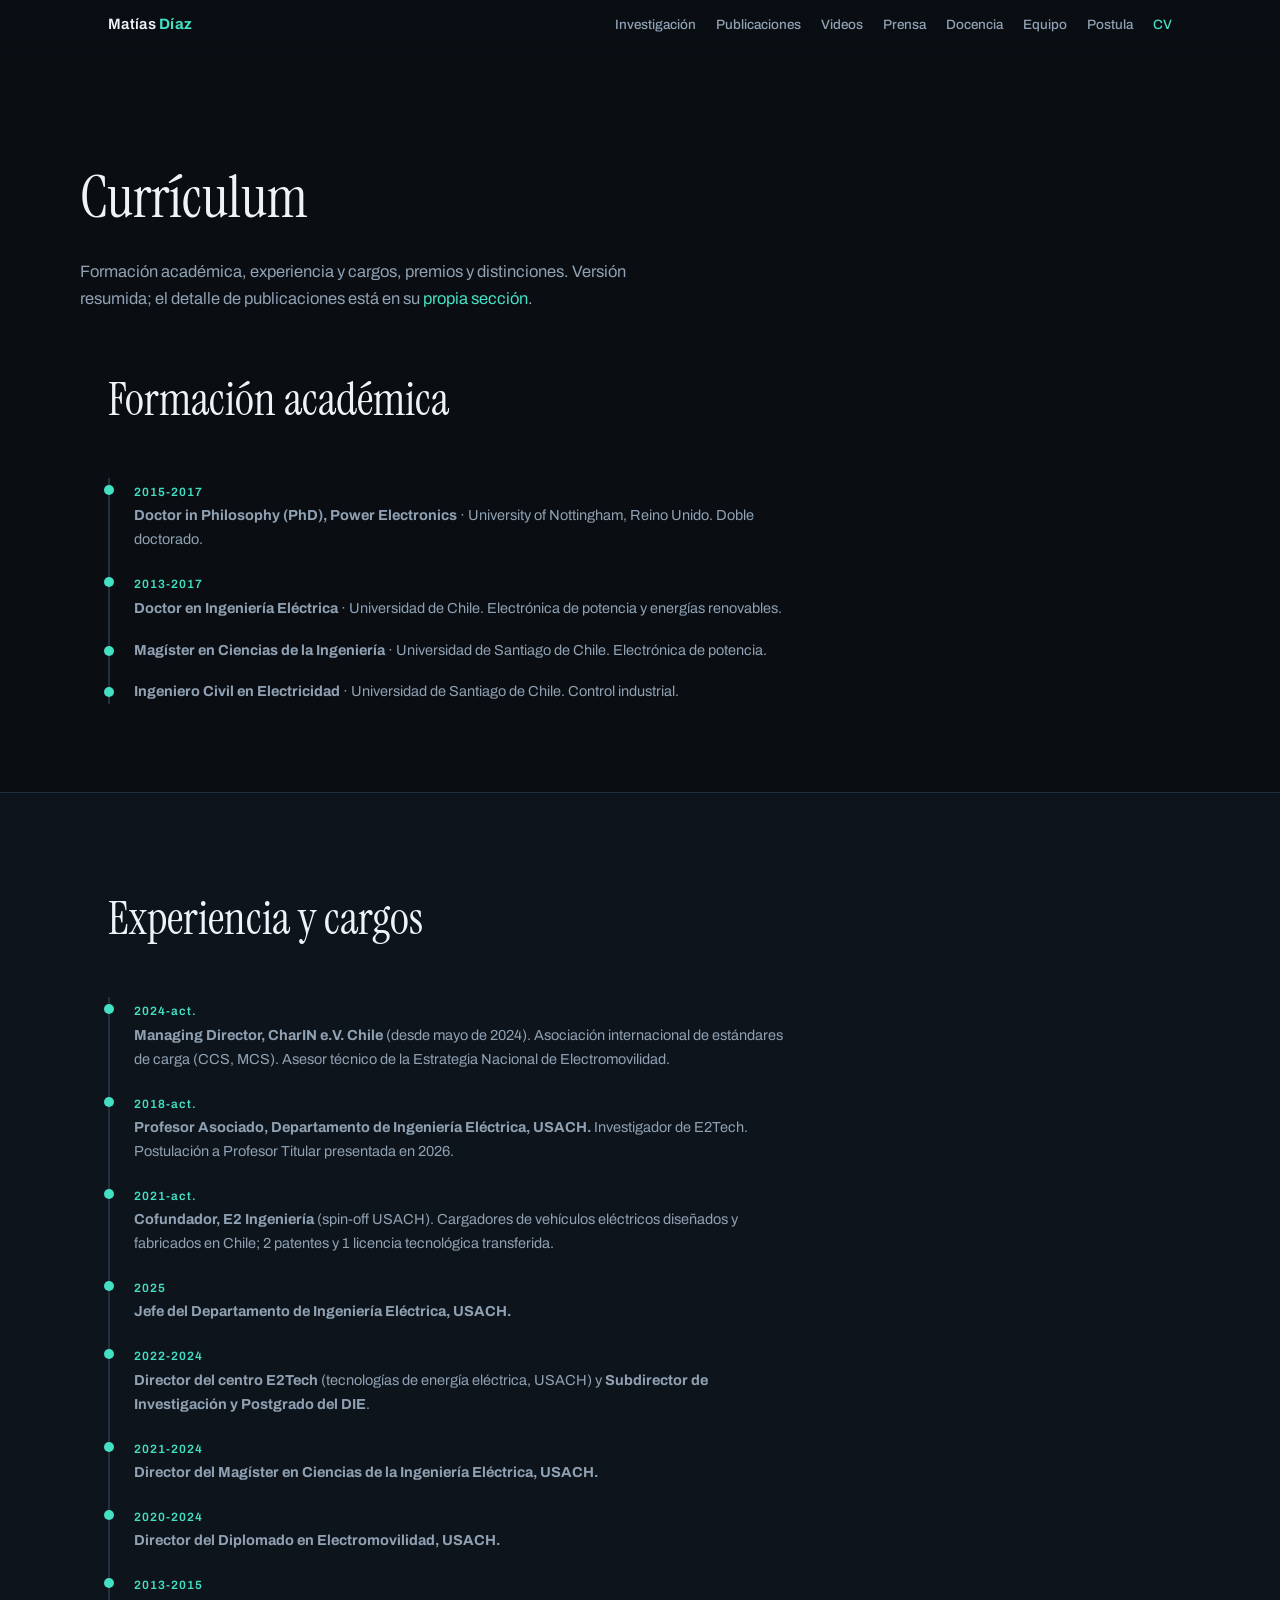
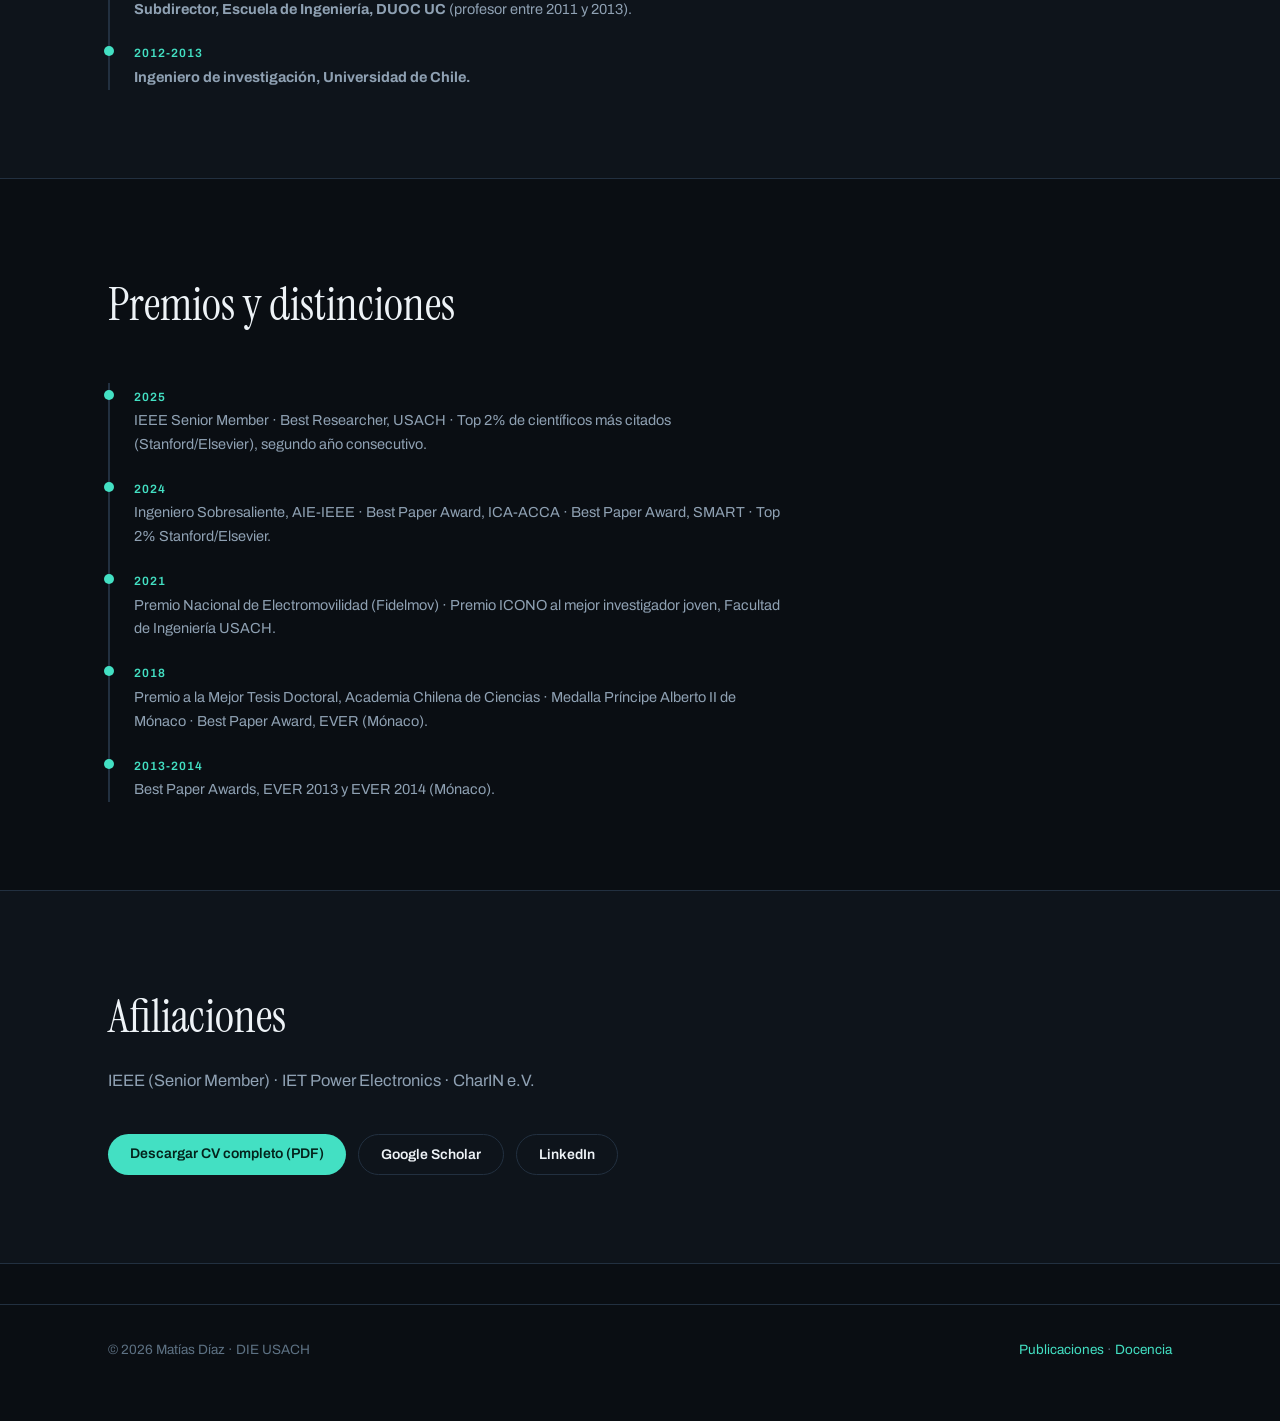
==== cv.html @ bf7a0f30 "Portada actualizada, pestaña CV y nombres de conferencias verificados Nueva presentación de tres pár" ====
<!DOCTYPE html>
<html lang="es">
<head>
<meta charset="utf-8">
<meta name="viewport" content="width=device-width, initial-scale=1">
<title>CV · Matías Díaz</title>
<meta name="description" content="Currículum de Matías Díaz: formación académica, experiencia y cargos, premios y distinciones.">
<link rel="stylesheet" href="https://fonts.googleapis.com/css2?family=Instrument+Serif:ital@0;1&family=Archivo:wght@400;500;600;700&display=swap">
<link rel="stylesheet" href="assets/site.css">
</head>
<body>
<nav><div class="wrap">
  <a class="logo" href="index.html">Matías <b>Díaz</b></a>
  <a href="investigacion.html">Investigación</a>
  <a href="publicaciones.html">Publicaciones</a>
  <a href="videos.html">Videos</a>
  <a href="prensa.html">Prensa</a>
  <a href="docencia.html">Docencia</a>
  <a href="equipo.html">Equipo</a>
  <a href="postula.html">Postula</a>
  <a class="on" href="cv.html">CV</a>
</div></nav>

<header class="pagehead wrap">
  <h1>Currículum</h1>
  <p>Formación académica, experiencia y cargos, premios y distinciones. Versión resumida; el detalle de publicaciones está en su <a href="publicaciones.html">propia sección</a>.</p>
</header>

<section style="padding-top:40px"><div class="wrap">
  <div class="head reveal"><h2>Formación académica</h2></div>
  <div class="tl reveal">
    <div><time>2015-2017</time><p><b>Doctor in Philosophy (PhD), Power Electronics</b> · University of Nottingham, Reino Unido. Doble doctorado.</p></div>
    <div><time>2013-2017</time><p><b>Doctor en Ingeniería Eléctrica</b> · Universidad de Chile. Electrónica de potencia y energías renovables.</p></div>
    <div><time></time><p><b>Magíster en Ciencias de la Ingeniería</b> · Universidad de Santiago de Chile. Electrónica de potencia.</p></div>
    <div><time></time><p><b>Ingeniero Civil en Electricidad</b> · Universidad de Santiago de Chile. Control industrial.</p></div>
  </div>
</div></section>

<section class="alt"><div class="wrap">
  <div class="head reveal"><h2>Experiencia y cargos</h2></div>
  <div class="tl reveal">
    <div><time>2024-act.</time><p><b>Managing Director, CharIN e.V. Chile</b> (desde mayo de 2024). Asociación internacional de estándares de carga (CCS, MCS). Asesor técnico de la Estrategia Nacional de Electromovilidad.</p></div>
    <div><time>2018-act.</time><p><b>Profesor Asociado, Departamento de Ingeniería Eléctrica, USACH.</b> Investigador de E2Tech. Postulación a Profesor Titular presentada en 2026.</p></div>
    <div><time>2021-act.</time><p><b>Cofundador, E2 Ingeniería</b> (spin-off USACH). Cargadores de vehículos eléctricos diseñados y fabricados en Chile; 2 patentes y 1 licencia tecnológica transferida.</p></div>
    <div><time>2025</time><p><b>Jefe del Departamento de Ingeniería Eléctrica, USACH.</b></p></div>
    <div><time>2022-2024</time><p><b>Director del centro E2Tech</b> (tecnologías de energía eléctrica, USACH) y <b>Subdirector de Investigación y Postgrado del DIE</b>.</p></div>
    <div><time>2021-2024</time><p><b>Director del Magíster en Ciencias de la Ingeniería Eléctrica, USACH.</b></p></div>
    <div><time>2020-2024</time><p><b>Director del Diplomado en Electromovilidad, USACH.</b></p></div>
    <div><time>2013-2015</time><p><b>Subdirector, Escuela de Ingeniería, DUOC UC</b> (profesor entre 2011 y 2013).</p></div>
    <div><time>2012-2013</time><p><b>Ingeniero de investigación, Universidad de Chile.</b></p></div>
  </div>
</div></section>

<section><div class="wrap">
  <div class="head reveal"><h2>Premios y distinciones</h2></div>
  <div class="tl reveal">
    <div><time>2025</time><p>IEEE Senior Member · Best Researcher, USACH · Top 2% de científicos más citados (Stanford/Elsevier), segundo año consecutivo.</p></div>
    <div><time>2024</time><p>Ingeniero Sobresaliente, AIE-IEEE · Best Paper Award, ICA-ACCA · Best Paper Award, SMART · Top 2% Stanford/Elsevier.</p></div>
    <div><time>2021</time><p>Premio Nacional de Electromovilidad (Fidelmov) · Premio ICONO al mejor investigador joven, Facultad de Ingeniería USACH.</p></div>
    <div><time>2018</time><p>Premio a la Mejor Tesis Doctoral, Academia Chilena de Ciencias · Medalla Príncipe Alberto II de Mónaco · Best Paper Award, EVER (Mónaco).</p></div>
    <div><time>2013-2014</time><p>Best Paper Awards, EVER 2013 y EVER 2014 (Mónaco).</p></div>
  </div>
</div></section>

<section class="alt"><div class="wrap">
  <div class="head reveal"><h2>Afiliaciones</h2>
  <p>IEEE (Senior Member) · IET Power Electronics · CharIN e.V.</p></div>
  <div class="cta reveal"><a class="p" href="#">Descargar CV completo (PDF)</a><a class="g" href="https://scholar.google.com/citations?user=-43YaJIAAAAJ" target="_blank" rel="noopener">Google Scholar</a><a class="g" href="https://www.linkedin.com/in/mat%C3%ADas-d%C3%ADaz-76213b17/" target="_blank" rel="noopener">LinkedIn</a></div>
</div></section>

<footer><div class="wrap">
  <span>© 2026 Matías Díaz · DIE USACH</span>
  <span><a href="publicaciones.html">Publicaciones</a> · <a href="docencia.html">Docencia</a></span>
</div></footer>
<script src="assets/site.js"></script>
</body>
</html>
---- assets/site.css ----
/* matiasdiaz.cl · tema único: noche eléctrica */
:root{
  --bg:#0a0e13; --bg2:#0e141b; --panel:#131b24; --line:#223040;
  --ink:#eef3f7; --muted:#8fa1b3; --dim:#5d7183;
  --volt:#43e0c3; --volt-deep:#1b8f7c; --blue:#3d8fd6; --amber:#e8c15a;
}
*{box-sizing:border-box;margin:0}
html{scroll-behavior:smooth}
body{background:var(--bg);color:var(--ink);font:16px/1.65 "Archivo",system-ui,sans-serif}
a{color:var(--volt);text-decoration:none} a:hover{text-decoration:underline}
h1,h2{font-family:"Instrument Serif",Georgia,serif;font-weight:400;text-wrap:balance}
.wrap{max-width:1120px;margin:0 auto;padding:0 28px}

nav{position:fixed;top:0;left:0;right:0;z-index:80;background:linear-gradient(rgba(10,14,19,.94),rgba(10,14,19,.78) 70%,transparent);padding:16px 0 26px}
nav .wrap{display:flex;align-items:center;gap:20px;flex-wrap:wrap}
nav .logo{font:600 15px "Archivo",sans-serif;letter-spacing:.02em;color:var(--ink);margin-right:auto}
nav .logo b{color:var(--volt)}
nav a{color:var(--muted);font:500 13.5px "Archivo",sans-serif}
nav a:hover{color:var(--ink);text-decoration:none}
nav a.on{color:var(--volt)}
@media(max-width:820px){nav a:not(.logo){font-size:12.5px}}

.hero{min-height:92vh;display:flex;flex-direction:column;justify-content:center;position:relative;overflow:hidden;padding-top:80px}
.hero canvas{position:absolute;inset:0;width:100%;height:100%;opacity:.55}
.hero .wrap{position:relative;z-index:2}
.kick{font:600 12px "Archivo",sans-serif;letter-spacing:.22em;text-transform:uppercase;color:var(--volt);margin-bottom:18px}
.hero h1{font-size:clamp(44px,8vw,96px);line-height:1.02;letter-spacing:-.01em}
.hero h1 em{font-style:italic;color:var(--volt)}
.hero p{max-width:58ch;color:var(--muted);font-size:clamp(16px,2vw,18.5px);margin:24px 0 32px}
.hero .intro{display:grid;gap:13px;margin:24px 0 30px;max-width:62ch}
.hero .intro p{margin:0;font-size:clamp(15px,1.8vw,17px)}
.scrollcue{position:absolute;bottom:26px;left:50%;transform:translateX(-50%);color:var(--dim);font:600 11px "Archivo",sans-serif;letter-spacing:.2em;text-transform:uppercase}

.pagehead{padding:150px 0 10px}
.pagehead h1{font-size:clamp(36px,5.5vw,58px)}
.pagehead p{color:var(--muted);margin-top:12px;font-size:16.5px;max-width:66ch}

.cta{display:flex;gap:12px;flex-wrap:wrap}
.cta a{font:600 14px "Archivo",sans-serif;padding:12px 22px;border-radius:999px}
.cta .p{background:var(--volt);color:#04231c}.cta .p:hover{filter:brightness(1.1);text-decoration:none}
.cta .g{border:1px solid var(--line);color:var(--ink)}.cta .g:hover{border-color:var(--volt);text-decoration:none}

.ticker{border-top:1px solid var(--line);border-bottom:1px solid var(--line);background:var(--bg2)}
.ticker .wrap{display:flex;flex-wrap:wrap}
.ticker div{flex:1 1 160px;padding:22px 18px;border-left:1px solid var(--line)}
.ticker div:first-child{border-left:0}
.ticker b{display:block;font:400 34px/1.05 "Instrument Serif",serif;color:var(--volt);font-variant-numeric:tabular-nums}
.ticker span{color:var(--dim);font-size:12px;letter-spacing:.05em;text-transform:uppercase}

section{padding:88px 0}
.alt{background:var(--bg2);border-top:1px solid var(--line);border-bottom:1px solid var(--line)}
.head{margin-bottom:40px;max-width:72ch}
.head h2{font-size:clamp(30px,4.5vw,46px)}
.head p{color:var(--muted);margin-top:12px;font-size:16.5px;max-width:64ch}

.vgrid{display:grid;grid-template-columns:repeat(auto-fit,minmax(250px,1fr));gap:18px}
.vcard{position:relative;border-radius:16px;overflow:hidden;min-height:300px;display:flex;align-items:flex-end;border:1px solid var(--line);background:var(--panel);color:var(--ink)}
a.vcard{text-decoration:none} a.vcard:hover{border-color:var(--volt-deep);text-decoration:none}
.vcard .img{position:absolute;inset:0}
.vcard .txt{position:relative;z-index:2;padding:20px;width:100%;background:linear-gradient(transparent,rgba(6,10,14,.94) 55%)}
.vcard h3{font:600 17.5px "Archivo",sans-serif;margin-bottom:6px}
.vcard p{color:var(--muted);font-size:13.5px}
.vcard .ph{position:absolute;top:14px;right:14px;z-index:2;font:600 10px "Archivo",sans-serif;letter-spacing:.08em;text-transform:uppercase;color:rgba(238,243,247,.75);background:rgba(6,10,14,.5);border:1px solid rgba(255,255,255,.15);padding:4px 9px;border-radius:99px}
.img.a{background:radial-gradient(120% 90% at 20% 15%,#1d4f63,transparent 60%),radial-gradient(100% 100% at 85% 80%,#14524a,transparent 55%),linear-gradient(160deg,#0f1922,#0a1219)}
.img.b{background:radial-gradient(110% 80% at 75% 20%,#274b7a,transparent 60%),radial-gradient(90% 90% at 15% 85%,#0f3f57,transparent 55%),linear-gradient(200deg,#101a26,#0a1119)}
.img.c{background:radial-gradient(120% 90% at 30% 80%,#145248,transparent 60%),radial-gradient(80% 80% at 80% 15%,#21445f,transparent 50%),linear-gradient(180deg,#0e1a1e,#0a1216)}
.img.d{background:radial-gradient(130% 100% at 70% 75%,#3b3f6e,transparent 60%),radial-gradient(80% 80% at 20% 20%,#16455c,transparent 55%),linear-gradient(150deg,#10141f,#0a0f16)}
.img::after{content:"";position:absolute;inset:0;background:repeating-linear-gradient(90deg,rgba(255,255,255,.03) 0 1px,transparent 1px 56px),repeating-linear-gradient(0deg,rgba(255,255,255,.025) 0 1px,transparent 1px 56px)}

.story{display:flex;gap:34px;align-items:center;margin-bottom:64px;flex-wrap:wrap}
.story:nth-child(even){flex-direction:row-reverse}
.story .photo{flex:1 1 420px;min-height:300px;border-radius:18px;position:relative;overflow:hidden;border:1px solid var(--line)}
.story .photo .cap{position:absolute;bottom:12px;left:12px;font:600 10.5px "Archivo",sans-serif;letter-spacing:.07em;text-transform:uppercase;color:rgba(238,243,247,.8);background:rgba(6,10,14,.55);padding:5px 10px;border-radius:99px;z-index:2}
.story .txt{flex:1 1 340px}
.story .n{font:400 54px/1 "Instrument Serif",serif;color:var(--line)}
.story h3{font:400 28px/1.15 "Instrument Serif",serif;margin:8px 0 12px}
.story p{color:var(--muted);font-size:15px;max-width:52ch}
.story .chip{display:inline-block;margin-top:14px;font:600 11.5px "Archivo",sans-serif;letter-spacing:.06em;color:var(--volt);border:1px solid var(--volt-deep);border-radius:99px;padding:5px 12px}

.quotes{display:grid;grid-template-columns:repeat(auto-fit,minmax(270px,1fr));gap:16px}
.q{background:var(--panel);border:1px solid var(--line);border-radius:16px;padding:24px;color:var(--ink)}
a.q:hover{border-color:var(--volt-deep);text-decoration:none}
.q p{font:400 19px/1.4 "Instrument Serif",serif}
.q p::before{content:"“";color:var(--volt)}.q p::after{content:"”";color:var(--volt)}
.q span{display:block;margin-top:14px;color:var(--dim);font:600 12px "Archivo",sans-serif;letter-spacing:.08em;text-transform:uppercase}

.eco{display:grid;grid-template-columns:repeat(auto-fit,minmax(240px,1fr));gap:18px}
.eco>div{border-top:2px solid var(--volt-deep);padding-top:16px}
.eco h3{font:600 16px "Archivo",sans-serif;margin-bottom:6px}
.eco p{color:var(--muted);font-size:14px}

/* interior sobrio */
.pubyear{font:600 13px "Archivo",sans-serif;letter-spacing:.08em;color:var(--dim);border-bottom:1px solid var(--line);padding-bottom:6px;margin:26px 0 4px}
.pub{display:flex;gap:14px;padding:13px 0;border-bottom:1px solid var(--line)}
.pub .thumb{flex:none;width:62px;font:600 10px/1.3 "Archivo",sans-serif;color:var(--muted);background:var(--panel);border:1px solid var(--line);text-align:center;padding:8px 4px;height:fit-content;border-radius:6px;overflow-wrap:anywhere}
.pub div p{font-size:15px}
.pub em{font-style:italic;color:var(--muted)}
.pub .links{margin-top:6px;display:flex;gap:8px;flex-wrap:wrap}
.pub .links a,.pub .links span{font:600 10.5px "Archivo",sans-serif;border:1px solid var(--line);color:var(--muted);padding:2px 8px;border-radius:4px}
.pub .links a:hover{border-color:var(--volt);color:var(--volt);text-decoration:none}

.tl{border-left:2px solid var(--line);padding-left:24px;display:grid;gap:18px;max-width:680px}
.tl div{position:relative}
.tl div::before{content:"";position:absolute;left:-30px;top:7px;width:10px;height:10px;border-radius:50%;background:var(--volt)}
.tl time{font:600 12px "Archivo",sans-serif;color:var(--volt);letter-spacing:.08em}
.tl p{color:var(--muted);font-size:14.5px}

table{border-collapse:collapse;width:100%;font-size:14px}
th,td{text-align:left;padding:9px 12px;border-bottom:1px solid var(--line);vertical-align:top}
th{font:600 11px "Archivo",sans-serif;text-transform:uppercase;letter-spacing:.06em;color:var(--dim)}
td{color:var(--muted)} td b, td a{color:var(--ink)}
.scroll{overflow-x:auto}

/* videos */
.yt{position:relative;border-radius:16px;overflow:hidden;border:1px solid var(--line);background:var(--panel);aspect-ratio:16/9;cursor:pointer}
.yt img{width:100%;height:100%;object-fit:cover;display:block;opacity:.85}
.yt .play{position:absolute;inset:0;display:flex;align-items:center;justify-content:center}
.yt .play i{width:64px;height:44px;border-radius:12px;background:rgba(6,10,14,.72);border:1px solid rgba(255,255,255,.2);display:flex;align-items:center;justify-content:center;color:var(--volt);font-style:normal;font-size:20px}
.yt:hover .play i{background:rgba(27,143,124,.85);color:#04231c}
.yt iframe{position:absolute;inset:0;width:100%;height:100%;border:0}
.ytmeta{padding:12px 4px 0}
.ytmeta h3{font:600 15.5px "Archivo",sans-serif}
.ytmeta p{color:var(--dim);font-size:12.5px;margin-top:3px}

.note{border:1px dashed var(--line);border-radius:12px;padding:16px 20px;color:var(--dim);font-size:13.5px;max-width:78ch;margin-top:44px}
footer{border-top:1px solid var(--line);padding:34px 0 60px;color:var(--dim);font-size:13.5px;margin-top:40px}
footer .wrap{display:flex;justify-content:space-between;gap:16px;flex-wrap:wrap}
.reveal{opacity:0;transform:translateY(18px)}
.reveal.in{opacity:1;transform:none;transition:opacity .6s ease,transform .6s ease}
@media (prefers-reduced-motion:reduce){.reveal{opacity:1;transform:none}html{scroll-behavior:auto}}
a:focus-visible{outline:2px solid var(--volt);outline-offset:3px}
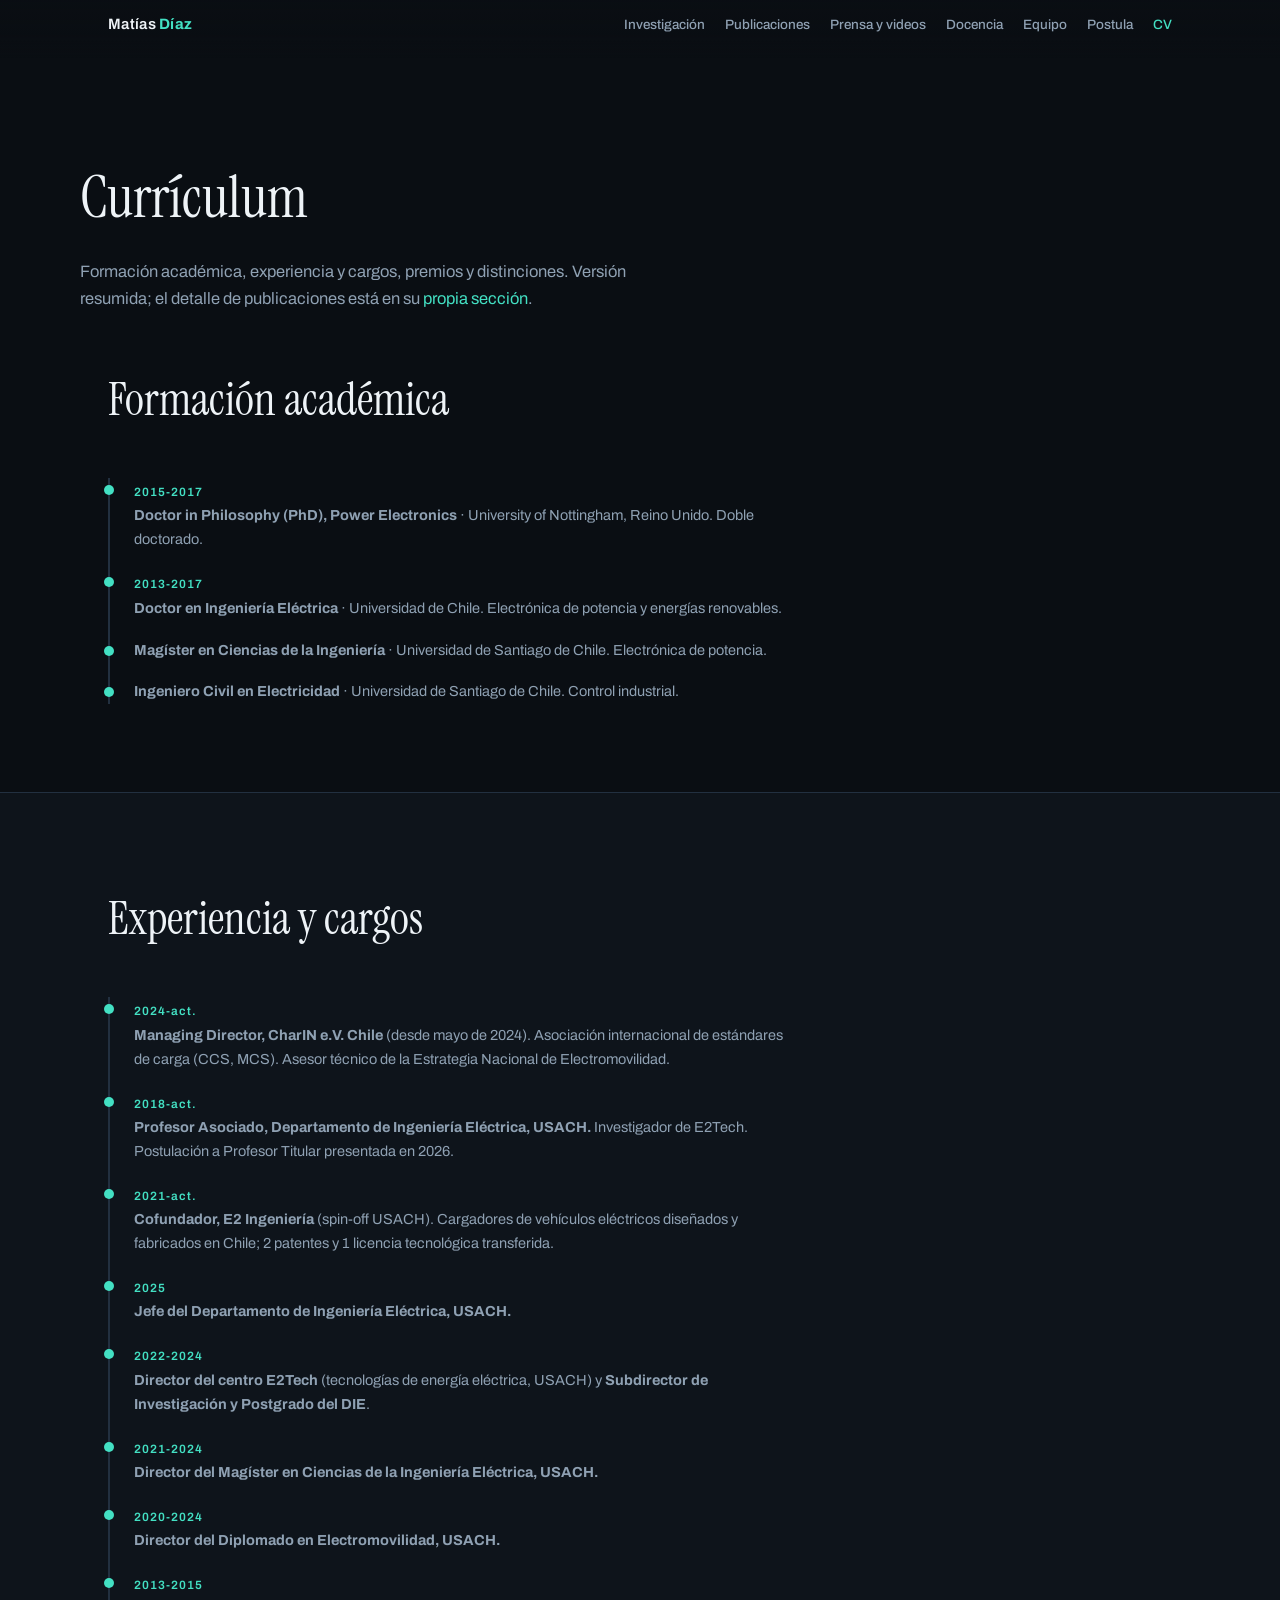
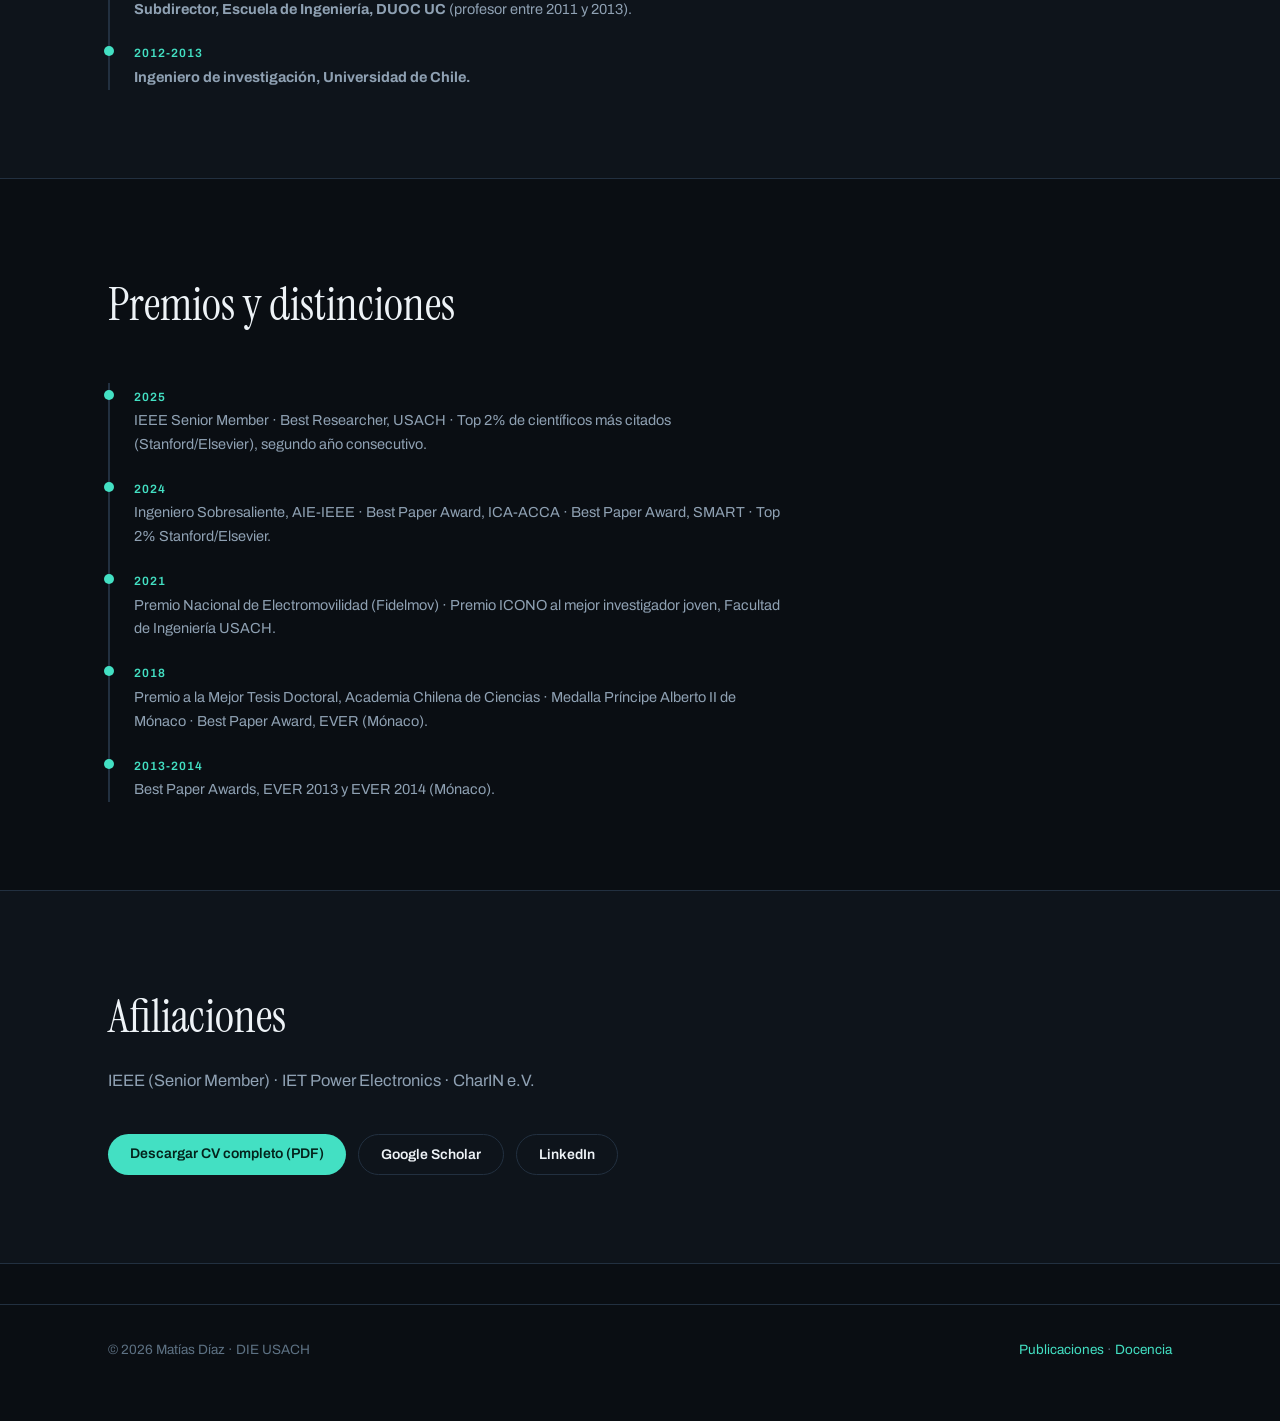
==== commit 6da36b27: "Proyectos en Investigación, publicaciones v4, prensa+videos con carrusel PDF, equipo con tesistas y " ====
--- a/cv.html
+++ b/cv.html
@@ -13,8 +13,7 @@
   <a class="logo" href="index.html">Matías <b>Díaz</b></a>
   <a href="investigacion.html">Investigación</a>
   <a href="publicaciones.html">Publicaciones</a>
-  <a href="videos.html">Videos</a>
-  <a href="prensa.html">Prensa</a>
+  <a href="prensa.html">Prensa y videos</a>
   <a href="docencia.html">Docencia</a>
   <a href="equipo.html">Equipo</a>
   <a href="postula.html">Postula</a>
@@ -65,7 +64,7 @@
 <section class="alt"><div class="wrap">
   <div class="head reveal"><h2>Afiliaciones</h2>
   <p>IEEE (Senior Member) · IET Power Electronics · CharIN e.V.</p></div>
-  <div class="cta reveal"><a class="p" href="#">Descargar CV completo (PDF)</a><a class="g" href="https://scholar.google.com/citations?user=-43YaJIAAAAJ" target="_blank" rel="noopener">Google Scholar</a><a class="g" href="https://www.linkedin.com/in/mat%C3%ADas-d%C3%ADaz-76213b17/" target="_blank" rel="noopener">LinkedIn</a></div>
+  <div class="cta reveal"><a class="p" href="assets/cv/CV_Matias_Diaz_2026.pdf" download>Descargar CV completo (PDF)</a><a class="g" href="https://scholar.google.com/citations?user=-43YaJIAAAAJ" target="_blank" rel="noopener">Google Scholar</a><a class="g" href="https://www.linkedin.com/in/mat%C3%ADas-d%C3%ADaz-76213b17/" target="_blank" rel="noopener">LinkedIn</a></div>
 </div></section>
 
 <footer><div class="wrap">
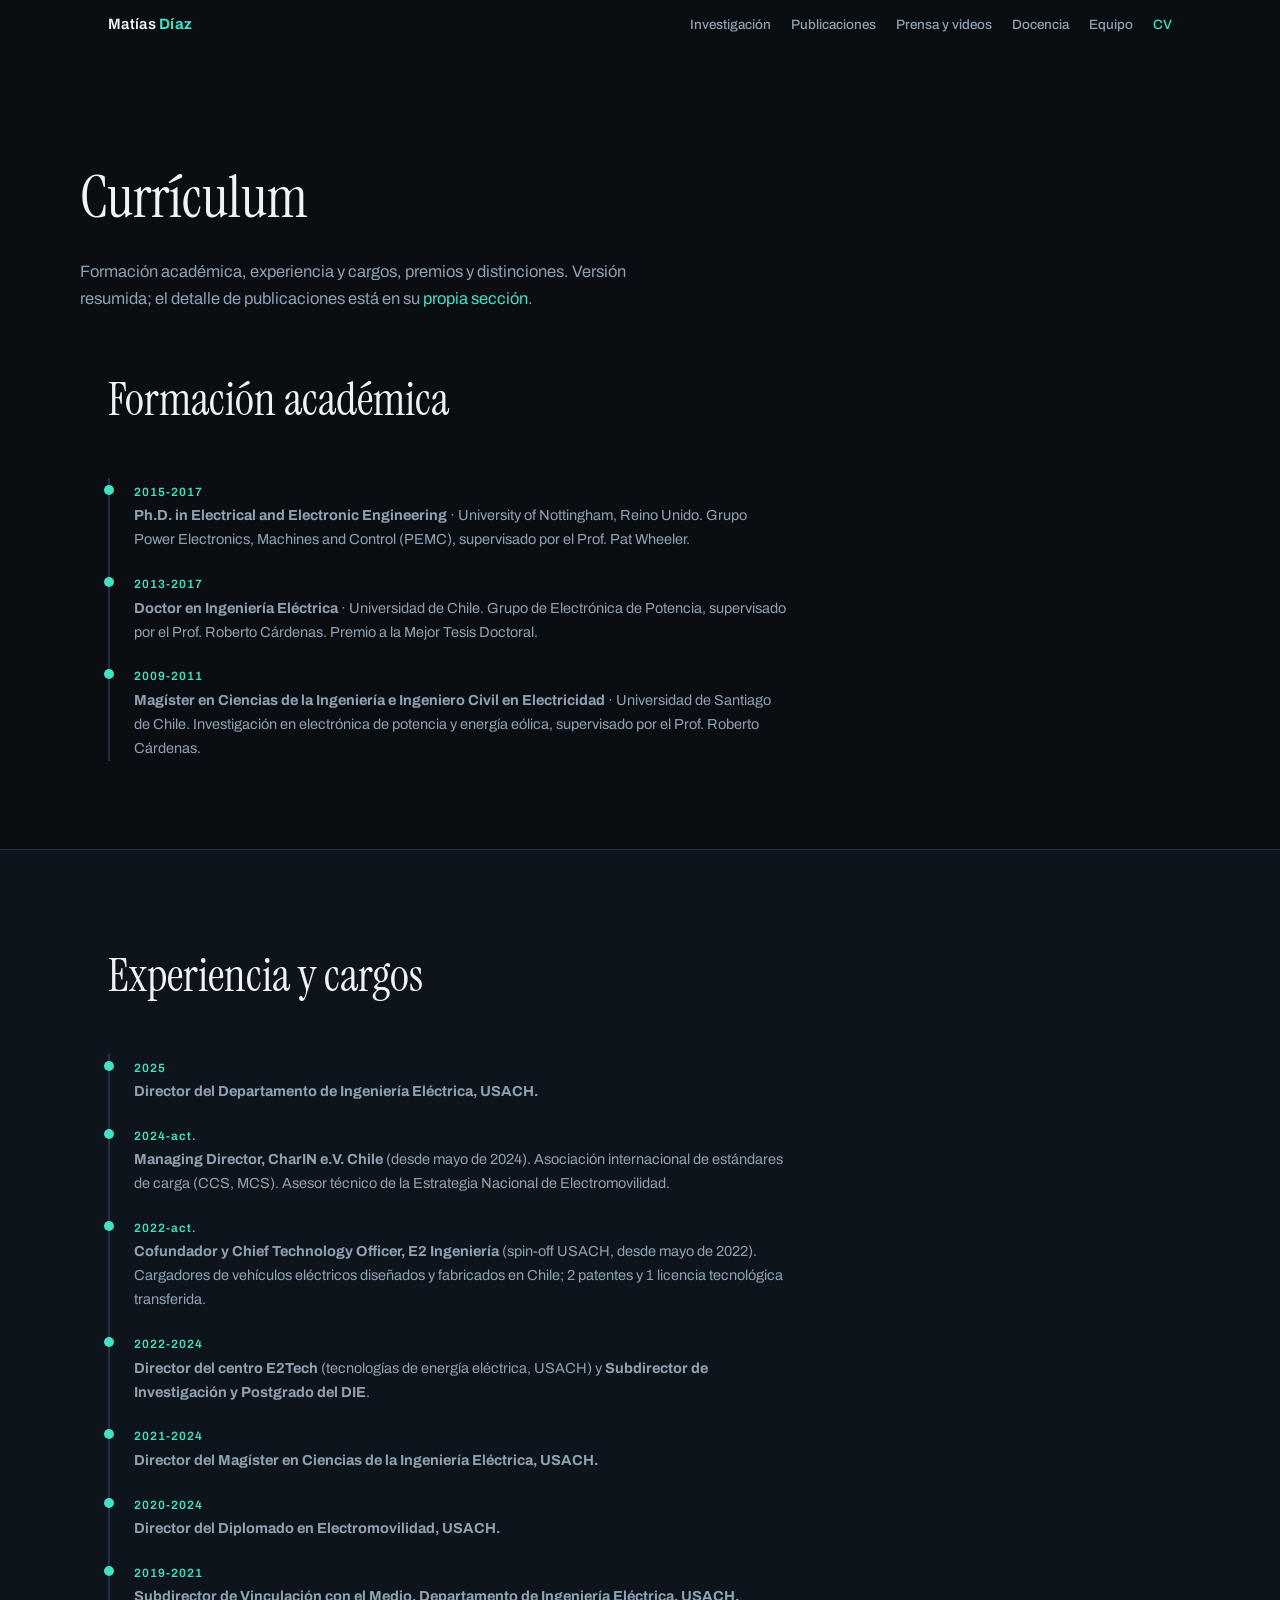
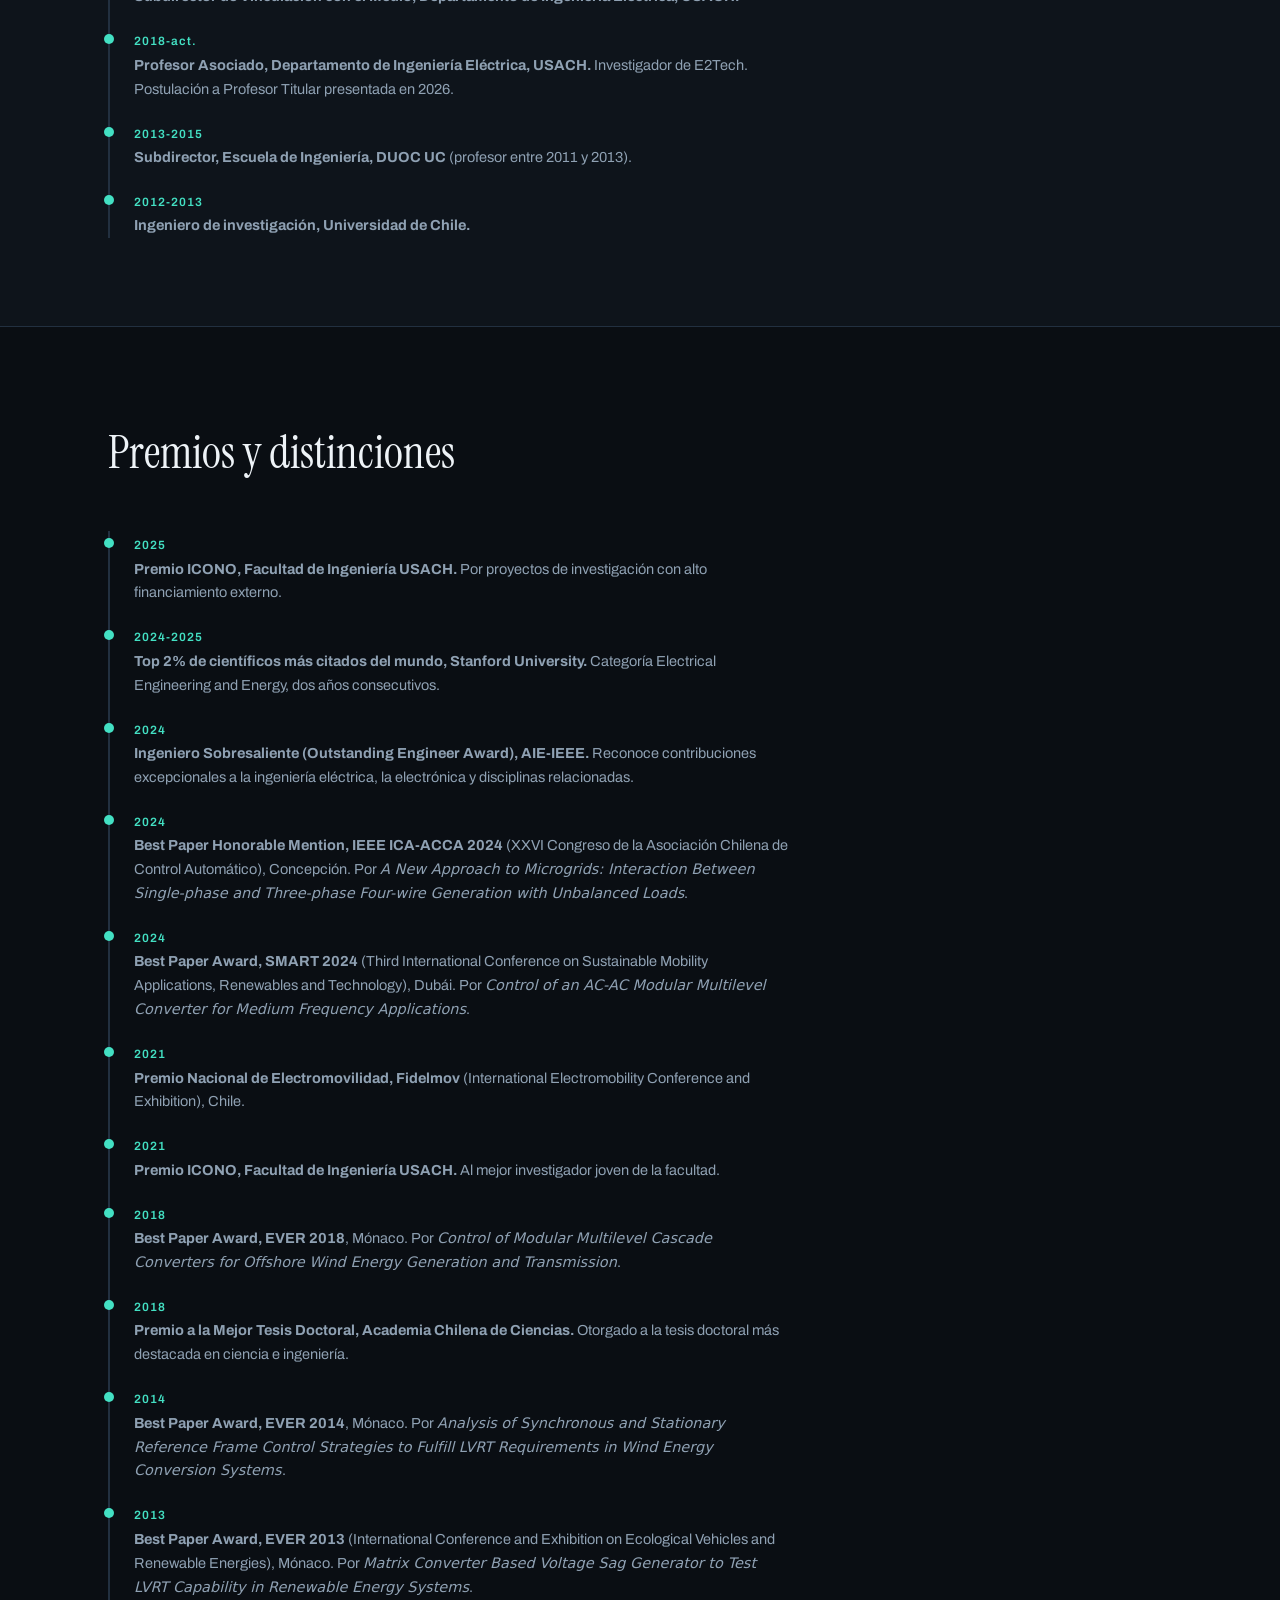
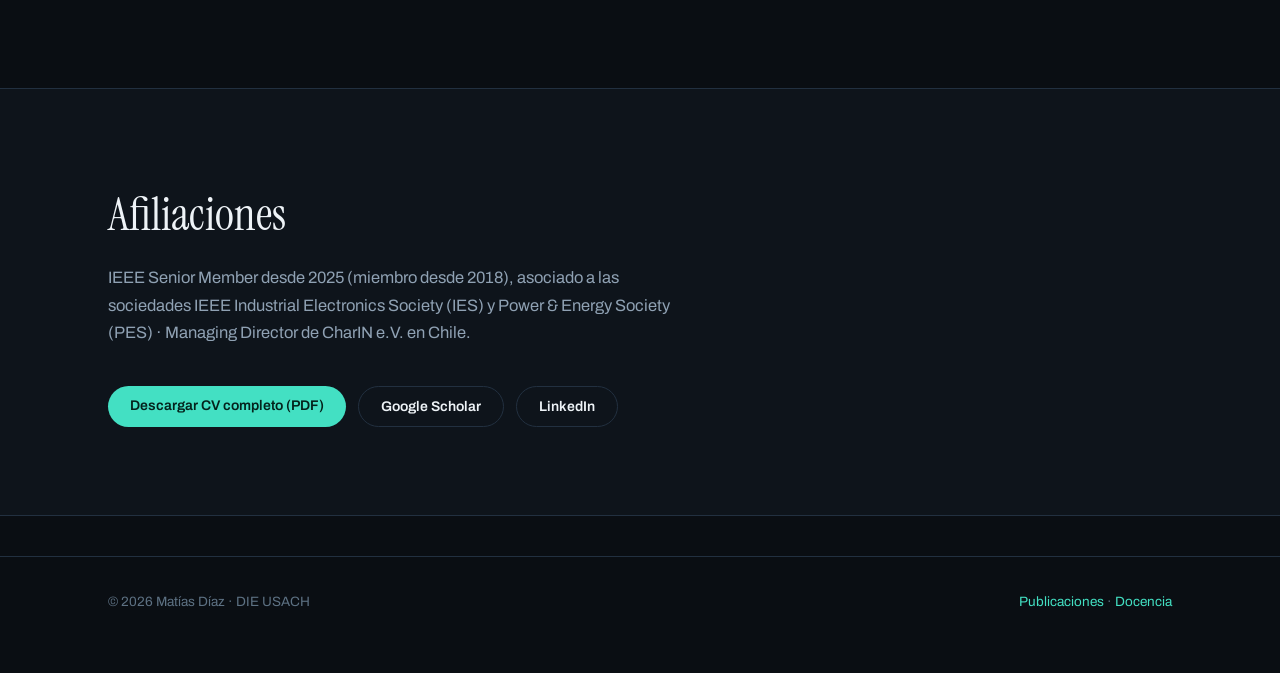
==== commit 98099994: "Postula como banner, CV reorganizado según el currículum y PDF actualizado - Se elimina la pestaña P" ====
--- a/cv.html
+++ b/cv.html
@@ -16,7 +16,6 @@
   <a href="prensa.html">Prensa y videos</a>
   <a href="docencia.html">Docencia</a>
   <a href="equipo.html">Equipo</a>
-  <a href="postula.html">Postula</a>
   <a class="on" href="cv.html">CV</a>
 </div></nav>
 
@@ -28,23 +27,23 @@
 <section style="padding-top:40px"><div class="wrap">
   <div class="head reveal"><h2>Formación académica</h2></div>
   <div class="tl reveal">
-    <div><time>2015-2017</time><p><b>Doctor in Philosophy (PhD), Power Electronics</b> · University of Nottingham, Reino Unido. Doble doctorado.</p></div>
-    <div><time>2013-2017</time><p><b>Doctor en Ingeniería Eléctrica</b> · Universidad de Chile. Electrónica de potencia y energías renovables.</p></div>
-    <div><time></time><p><b>Magíster en Ciencias de la Ingeniería</b> · Universidad de Santiago de Chile. Electrónica de potencia.</p></div>
-    <div><time></time><p><b>Ingeniero Civil en Electricidad</b> · Universidad de Santiago de Chile. Control industrial.</p></div>
+    <div><time>2015-2017</time><p><b>Ph.D. in Electrical and Electronic Engineering</b> · University of Nottingham, Reino Unido. Grupo Power Electronics, Machines and Control (PEMC), supervisado por el Prof. Pat Wheeler.</p></div>
+    <div><time>2013-2017</time><p><b>Doctor en Ingeniería Eléctrica</b> · Universidad de Chile. Grupo de Electrónica de Potencia, supervisado por el Prof. Roberto Cárdenas. Premio a la Mejor Tesis Doctoral.</p></div>
+    <div><time>2009-2011</time><p><b>Magíster en Ciencias de la Ingeniería e Ingeniero Civil en Electricidad</b> · Universidad de Santiago de Chile. Investigación en electrónica de potencia y energía eólica, supervisado por el Prof. Roberto Cárdenas.</p></div>
   </div>
 </div></section>
 
 <section class="alt"><div class="wrap">
   <div class="head reveal"><h2>Experiencia y cargos</h2></div>
   <div class="tl reveal">
+    <div><time>2025</time><p><b>Director del Departamento de Ingeniería Eléctrica, USACH.</b></p></div>
     <div><time>2024-act.</time><p><b>Managing Director, CharIN e.V. Chile</b> (desde mayo de 2024). Asociación internacional de estándares de carga (CCS, MCS). Asesor técnico de la Estrategia Nacional de Electromovilidad.</p></div>
-    <div><time>2018-act.</time><p><b>Profesor Asociado, Departamento de Ingeniería Eléctrica, USACH.</b> Investigador de E2Tech. Postulación a Profesor Titular presentada en 2026.</p></div>
-    <div><time>2021-act.</time><p><b>Cofundador, E2 Ingeniería</b> (spin-off USACH). Cargadores de vehículos eléctricos diseñados y fabricados en Chile; 2 patentes y 1 licencia tecnológica transferida.</p></div>
-    <div><time>2025</time><p><b>Jefe del Departamento de Ingeniería Eléctrica, USACH.</b></p></div>
+    <div><time>2022-act.</time><p><b>Cofundador y Chief Technology Officer, E2 Ingeniería</b> (spin-off USACH, desde mayo de 2022). Cargadores de vehículos eléctricos diseñados y fabricados en Chile; 2 patentes y 1 licencia tecnológica transferida.</p></div>
     <div><time>2022-2024</time><p><b>Director del centro E2Tech</b> (tecnologías de energía eléctrica, USACH) y <b>Subdirector de Investigación y Postgrado del DIE</b>.</p></div>
     <div><time>2021-2024</time><p><b>Director del Magíster en Ciencias de la Ingeniería Eléctrica, USACH.</b></p></div>
     <div><time>2020-2024</time><p><b>Director del Diplomado en Electromovilidad, USACH.</b></p></div>
+    <div><time>2019-2021</time><p><b>Subdirector de Vinculación con el Medio, Departamento de Ingeniería Eléctrica, USACH.</b></p></div>
+    <div><time>2018-act.</time><p><b>Profesor Asociado, Departamento de Ingeniería Eléctrica, USACH.</b> Investigador de E2Tech. Postulación a Profesor Titular presentada en 2026.</p></div>
     <div><time>2013-2015</time><p><b>Subdirector, Escuela de Ingeniería, DUOC UC</b> (profesor entre 2011 y 2013).</p></div>
     <div><time>2012-2013</time><p><b>Ingeniero de investigación, Universidad de Chile.</b></p></div>
   </div>
@@ -53,17 +52,23 @@
 <section><div class="wrap">
   <div class="head reveal"><h2>Premios y distinciones</h2></div>
   <div class="tl reveal">
-    <div><time>2025</time><p>IEEE Senior Member · Best Researcher, USACH · Top 2% de científicos más citados (Stanford/Elsevier), segundo año consecutivo.</p></div>
-    <div><time>2024</time><p>Ingeniero Sobresaliente, AIE-IEEE · Best Paper Award, ICA-ACCA · Best Paper Award, SMART · Top 2% Stanford/Elsevier.</p></div>
-    <div><time>2021</time><p>Premio Nacional de Electromovilidad (Fidelmov) · Premio ICONO al mejor investigador joven, Facultad de Ingeniería USACH.</p></div>
-    <div><time>2018</time><p>Premio a la Mejor Tesis Doctoral, Academia Chilena de Ciencias · Medalla Príncipe Alberto II de Mónaco · Best Paper Award, EVER (Mónaco).</p></div>
-    <div><time>2013-2014</time><p>Best Paper Awards, EVER 2013 y EVER 2014 (Mónaco).</p></div>
+    <div><time>2025</time><p><b>Premio ICONO, Facultad de Ingeniería USACH.</b> Por proyectos de investigación con alto financiamiento externo.</p></div>
+    <div><time>2024-2025</time><p><b>Top 2% de científicos más citados del mundo, Stanford University.</b> Categoría Electrical Engineering and Energy, dos años consecutivos.</p></div>
+    <div><time>2024</time><p><b>Ingeniero Sobresaliente (Outstanding Engineer Award), AIE-IEEE.</b> Reconoce contribuciones excepcionales a la ingeniería eléctrica, la electrónica y disciplinas relacionadas.</p></div>
+    <div><time>2024</time><p><b>Best Paper Honorable Mention, IEEE ICA-ACCA 2024</b> (XXVI Congreso de la Asociación Chilena de Control Automático), Concepción. Por <em>A New Approach to Microgrids: Interaction Between Single-phase and Three-phase Four-wire Generation with Unbalanced Loads</em>.</p></div>
+    <div><time>2024</time><p><b>Best Paper Award, SMART 2024</b> (Third International Conference on Sustainable Mobility Applications, Renewables and Technology), Dubái. Por <em>Control of an AC-AC Modular Multilevel Converter for Medium Frequency Applications</em>.</p></div>
+    <div><time>2021</time><p><b>Premio Nacional de Electromovilidad, Fidelmov</b> (International Electromobility Conference and Exhibition), Chile.</p></div>
+    <div><time>2021</time><p><b>Premio ICONO, Facultad de Ingeniería USACH.</b> Al mejor investigador joven de la facultad.</p></div>
+    <div><time>2018</time><p><b>Best Paper Award, EVER 2018</b>, Mónaco. Por <em>Control of Modular Multilevel Cascade Converters for Offshore Wind Energy Generation and Transmission</em>.</p></div>
+    <div><time>2018</time><p><b>Premio a la Mejor Tesis Doctoral, Academia Chilena de Ciencias.</b> Otorgado a la tesis doctoral más destacada en ciencia e ingeniería.</p></div>
+    <div><time>2014</time><p><b>Best Paper Award, EVER 2014</b>, Mónaco. Por <em>Analysis of Synchronous and Stationary Reference Frame Control Strategies to Fulfill LVRT Requirements in Wind Energy Conversion Systems</em>.</p></div>
+    <div><time>2013</time><p><b>Best Paper Award, EVER 2013</b> (International Conference and Exhibition on Ecological Vehicles and Renewable Energies), Mónaco. Por <em>Matrix Converter Based Voltage Sag Generator to Test LVRT Capability in Renewable Energy Systems</em>.</p></div>
   </div>
 </div></section>
 
 <section class="alt"><div class="wrap">
   <div class="head reveal"><h2>Afiliaciones</h2>
-  <p>IEEE (Senior Member) · IET Power Electronics · CharIN e.V.</p></div>
+  <p>IEEE Senior Member desde 2025 (miembro desde 2018), asociado a las sociedades IEEE Industrial Electronics Society (IES) y Power &amp; Energy Society (PES) · Managing Director de CharIN e.V. en Chile.</p></div>
   <div class="cta reveal"><a class="p" href="assets/cv/CV_Matias_Diaz_2026.pdf" download>Descargar CV completo (PDF)</a><a class="g" href="https://scholar.google.com/citations?user=-43YaJIAAAAJ" target="_blank" rel="noopener">Google Scholar</a><a class="g" href="https://www.linkedin.com/in/mat%C3%ADas-d%C3%ADaz-76213b17/" target="_blank" rel="noopener">LinkedIn</a></div>
 </div></section>
 
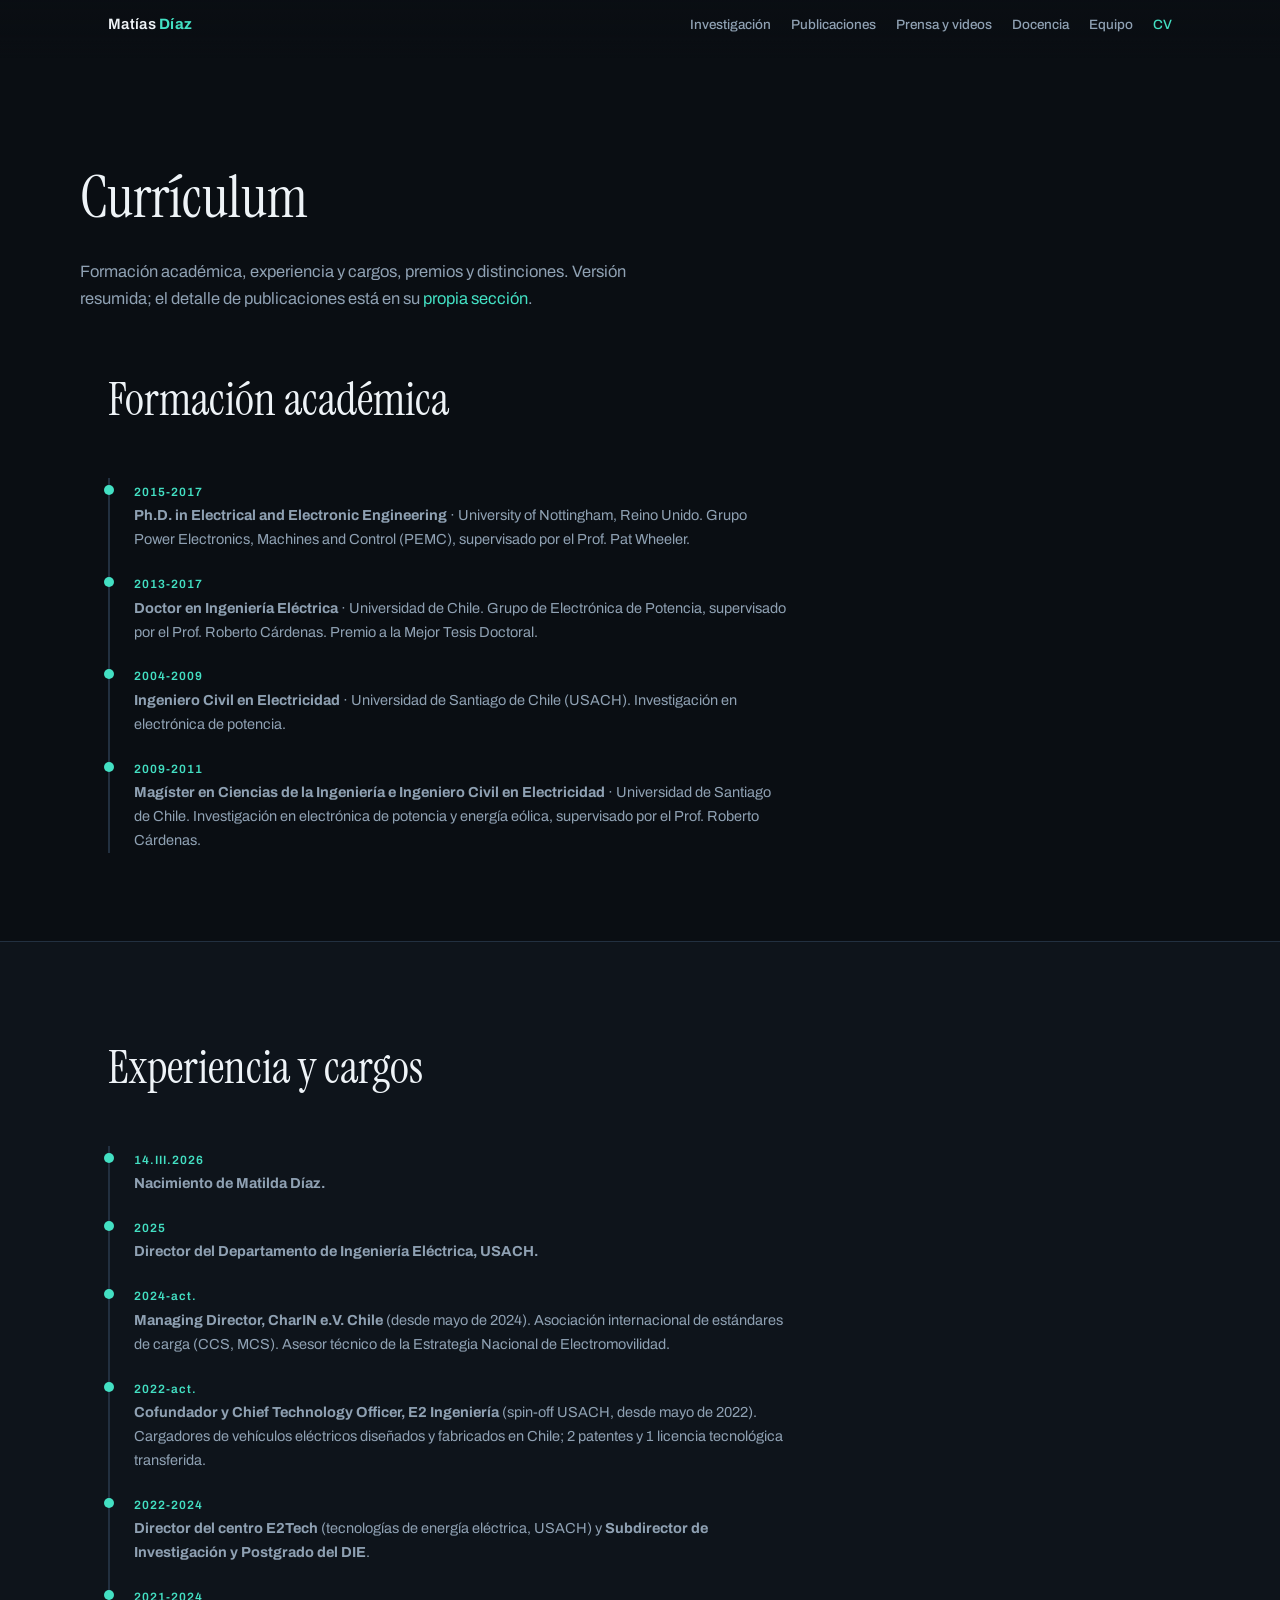
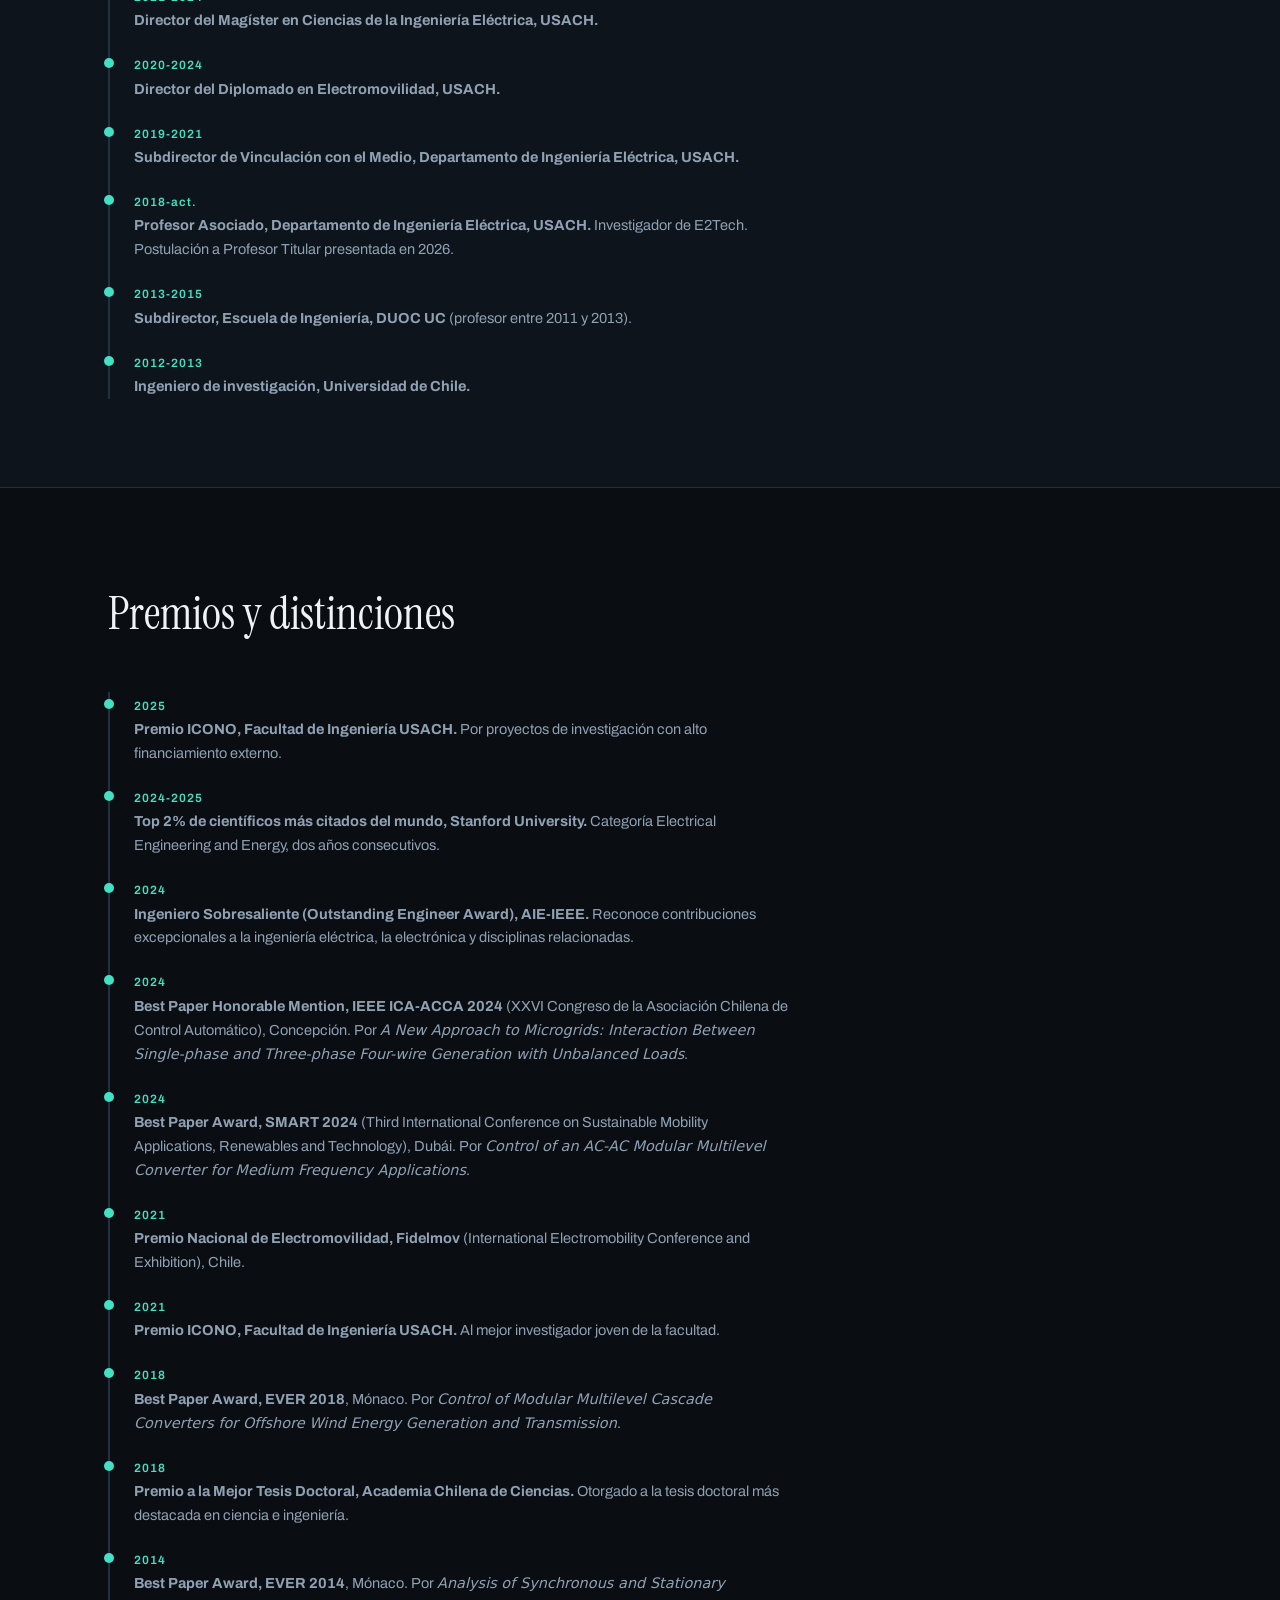
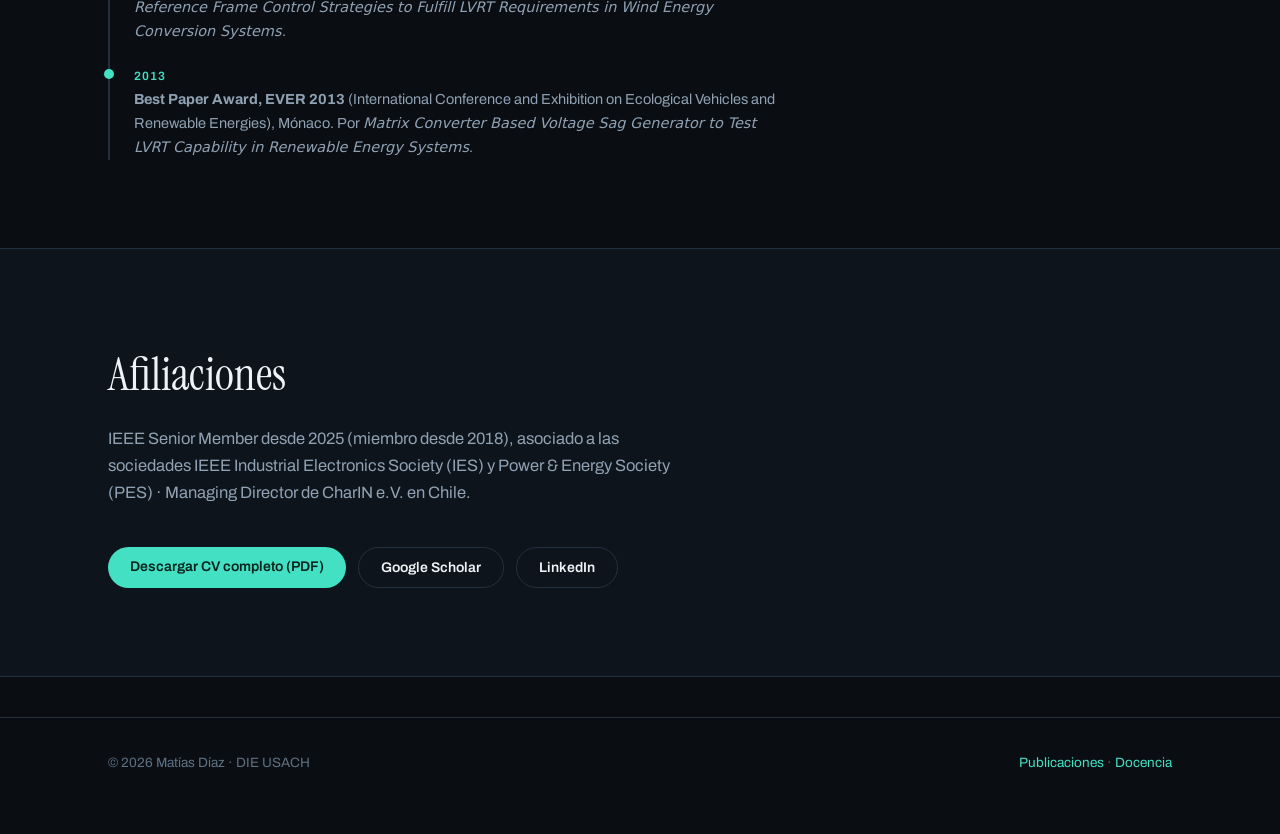
==== commit cbb9bb82: "Actualizar web: CV, Investigación, Trayectoria, Ecosistema y Tesis - CV: agregar Ingeniería Civil en" ====
--- a/cv.html
+++ b/cv.html
@@ -29,6 +29,7 @@
   <div class="tl reveal">
     <div><time>2015-2017</time><p><b>Ph.D. in Electrical and Electronic Engineering</b> · University of Nottingham, Reino Unido. Grupo Power Electronics, Machines and Control (PEMC), supervisado por el Prof. Pat Wheeler.</p></div>
     <div><time>2013-2017</time><p><b>Doctor en Ingeniería Eléctrica</b> · Universidad de Chile. Grupo de Electrónica de Potencia, supervisado por el Prof. Roberto Cárdenas. Premio a la Mejor Tesis Doctoral.</p></div>
+    <div><time>2004-2009</time><p><b>Ingeniero Civil en Electricidad</b> · Universidad de Santiago de Chile (USACH). Investigación en electrónica de potencia.</p></div>
     <div><time>2009-2011</time><p><b>Magíster en Ciencias de la Ingeniería e Ingeniero Civil en Electricidad</b> · Universidad de Santiago de Chile. Investigación en electrónica de potencia y energía eólica, supervisado por el Prof. Roberto Cárdenas.</p></div>
   </div>
 </div></section>
@@ -36,6 +37,7 @@
 <section class="alt"><div class="wrap">
   <div class="head reveal"><h2>Experiencia y cargos</h2></div>
   <div class="tl reveal">
+    <div><time>14.III.2026</time><p><b>Nacimiento de Matilda Díaz.</b></p></div>
     <div><time>2025</time><p><b>Director del Departamento de Ingeniería Eléctrica, USACH.</b></p></div>
     <div><time>2024-act.</time><p><b>Managing Director, CharIN e.V. Chile</b> (desde mayo de 2024). Asociación internacional de estándares de carga (CCS, MCS). Asesor técnico de la Estrategia Nacional de Electromovilidad.</p></div>
     <div><time>2022-act.</time><p><b>Cofundador y Chief Technology Officer, E2 Ingeniería</b> (spin-off USACH, desde mayo de 2022). Cargadores de vehículos eléctricos diseñados y fabricados en Chile; 2 patentes y 1 licencia tecnológica transferida.</p></div>
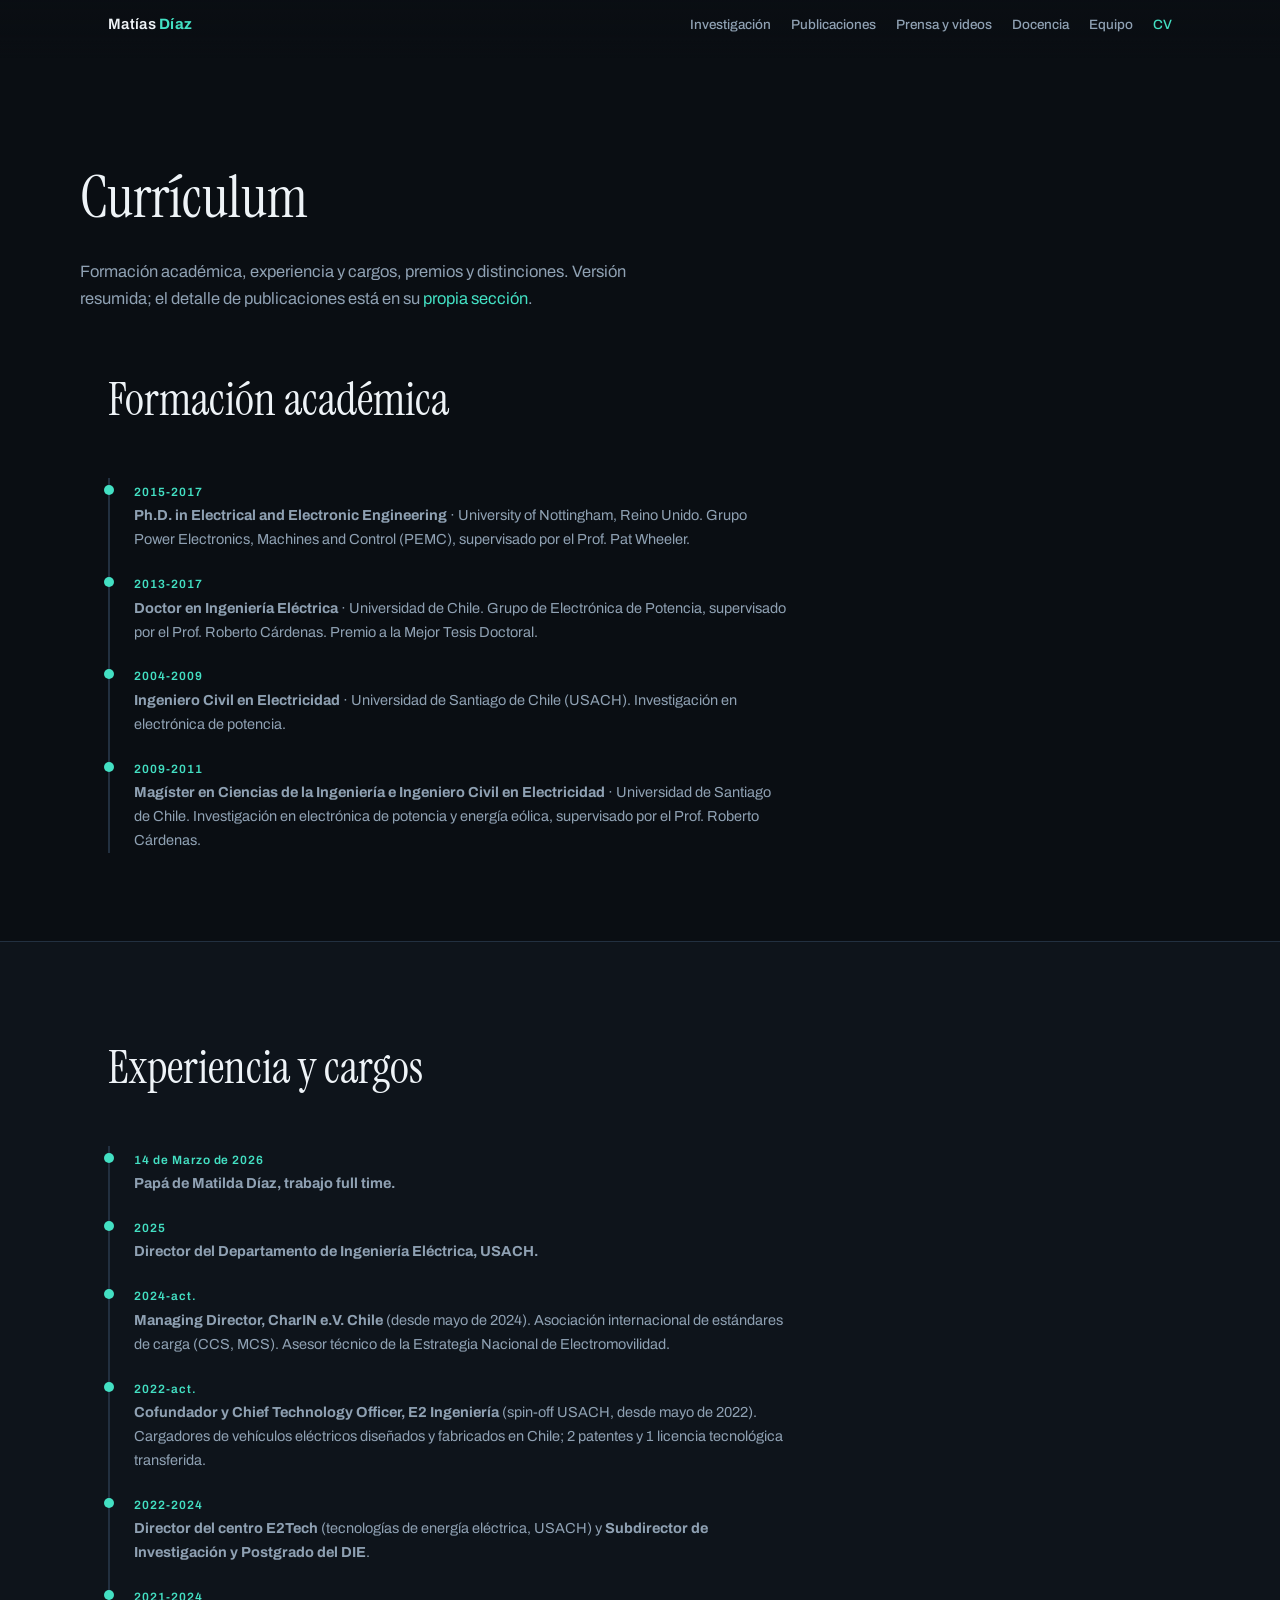
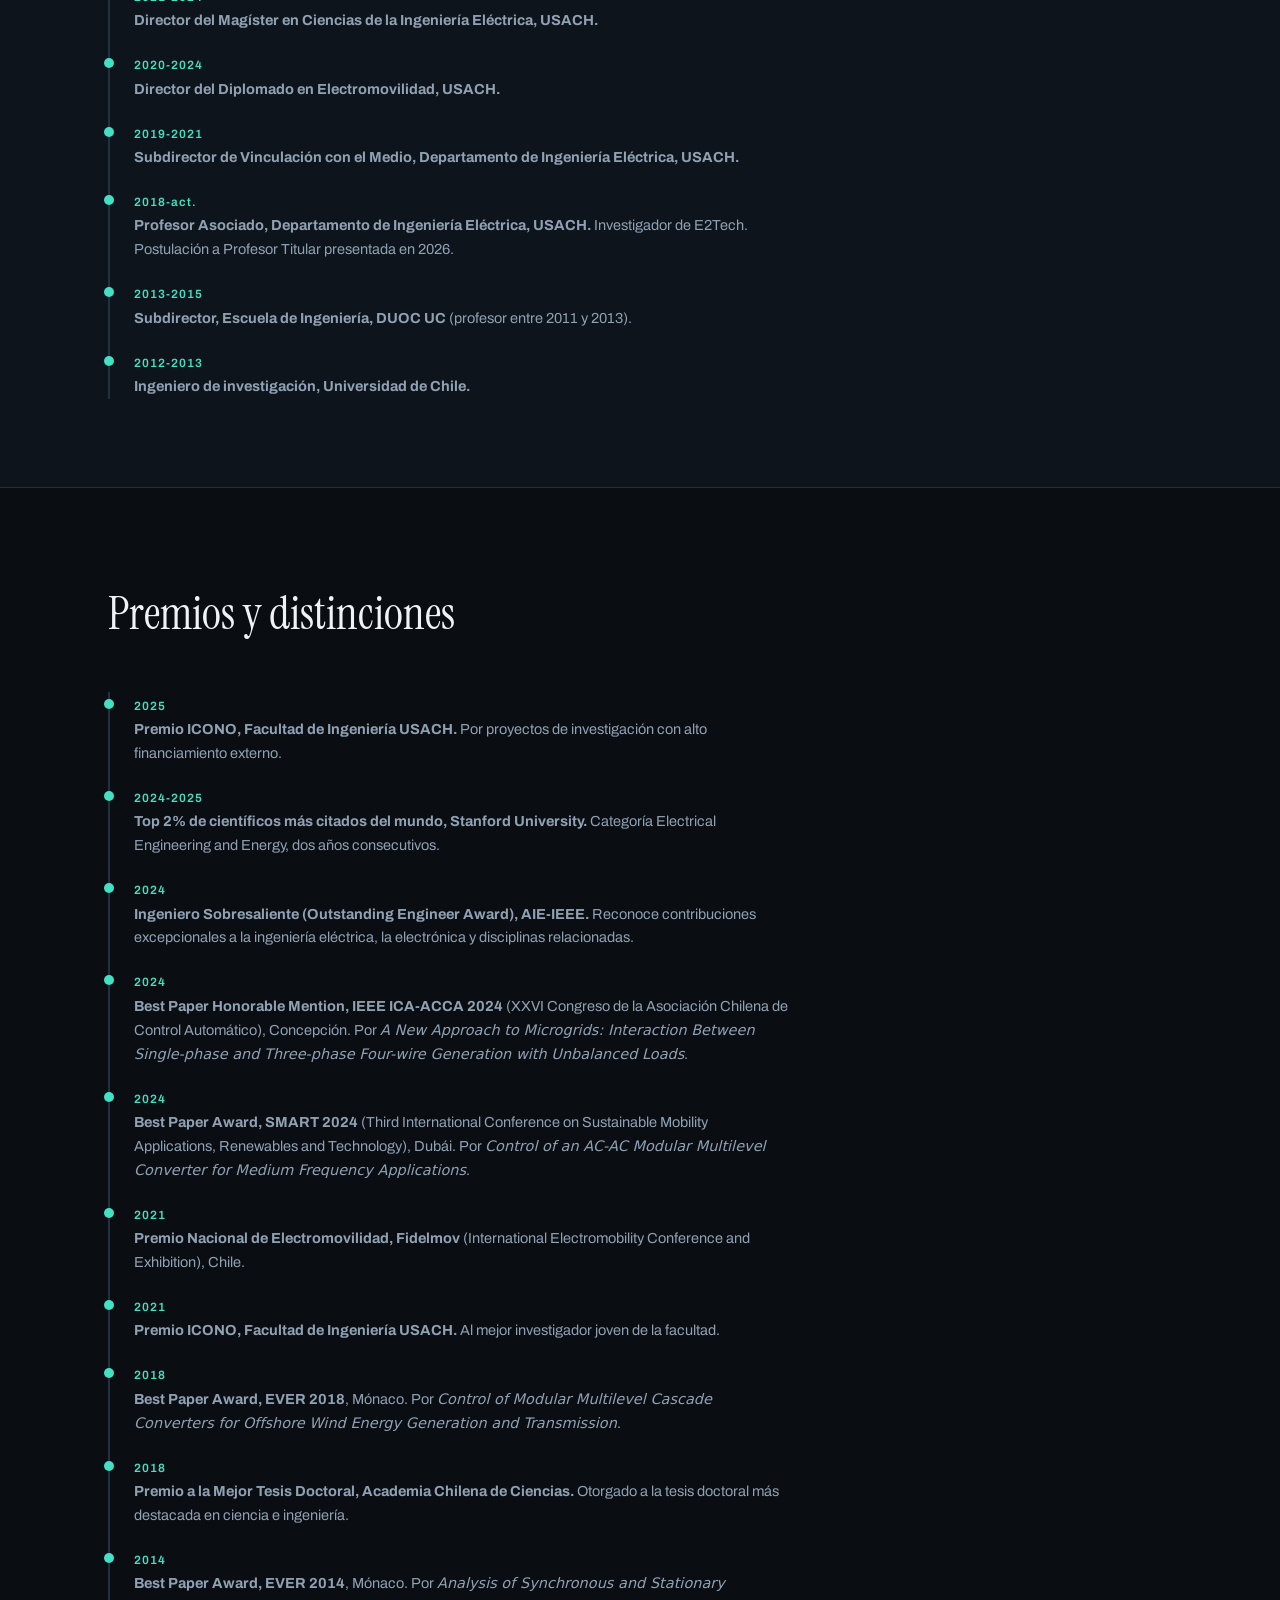
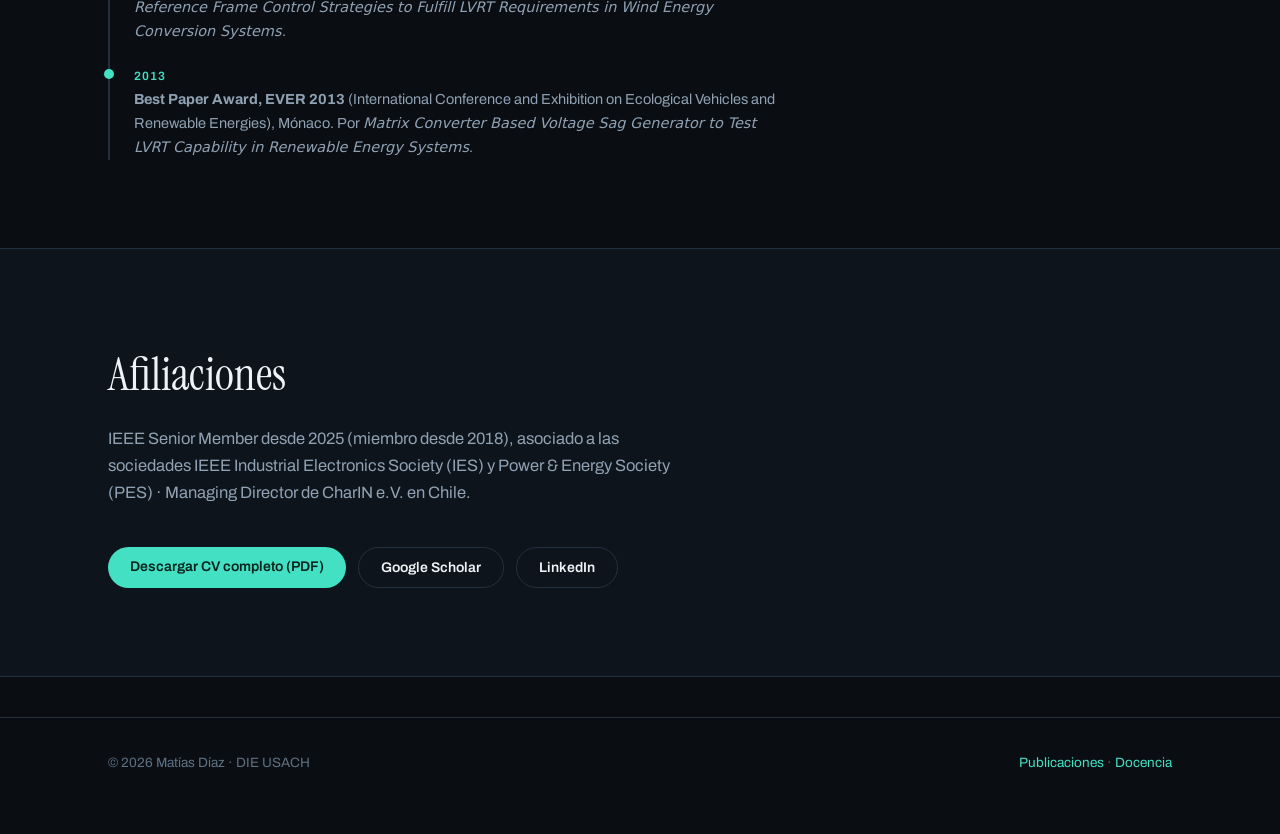
==== commit 1788de9b: "Actualizar: Papá de Matilda y tesis/memorias total - CV y Trayectoria: cambiar a '14 de Marzo de 202" ====
--- a/cv.html
+++ b/cv.html
@@ -37,7 +37,7 @@
 <section class="alt"><div class="wrap">
   <div class="head reveal"><h2>Experiencia y cargos</h2></div>
   <div class="tl reveal">
-    <div><time>14.III.2026</time><p><b>Nacimiento de Matilda Díaz.</b></p></div>
+    <div><time>14 de Marzo de 2026</time><p><b>Papá de Matilda Díaz, trabajo full time.</b></p></div>
     <div><time>2025</time><p><b>Director del Departamento de Ingeniería Eléctrica, USACH.</b></p></div>
     <div><time>2024-act.</time><p><b>Managing Director, CharIN e.V. Chile</b> (desde mayo de 2024). Asociación internacional de estándares de carga (CCS, MCS). Asesor técnico de la Estrategia Nacional de Electromovilidad.</p></div>
     <div><time>2022-act.</time><p><b>Cofundador y Chief Technology Officer, E2 Ingeniería</b> (spin-off USACH, desde mayo de 2022). Cargadores de vehículos eléctricos diseñados y fabricados en Chile; 2 patentes y 1 licencia tecnológica transferida.</p></div>
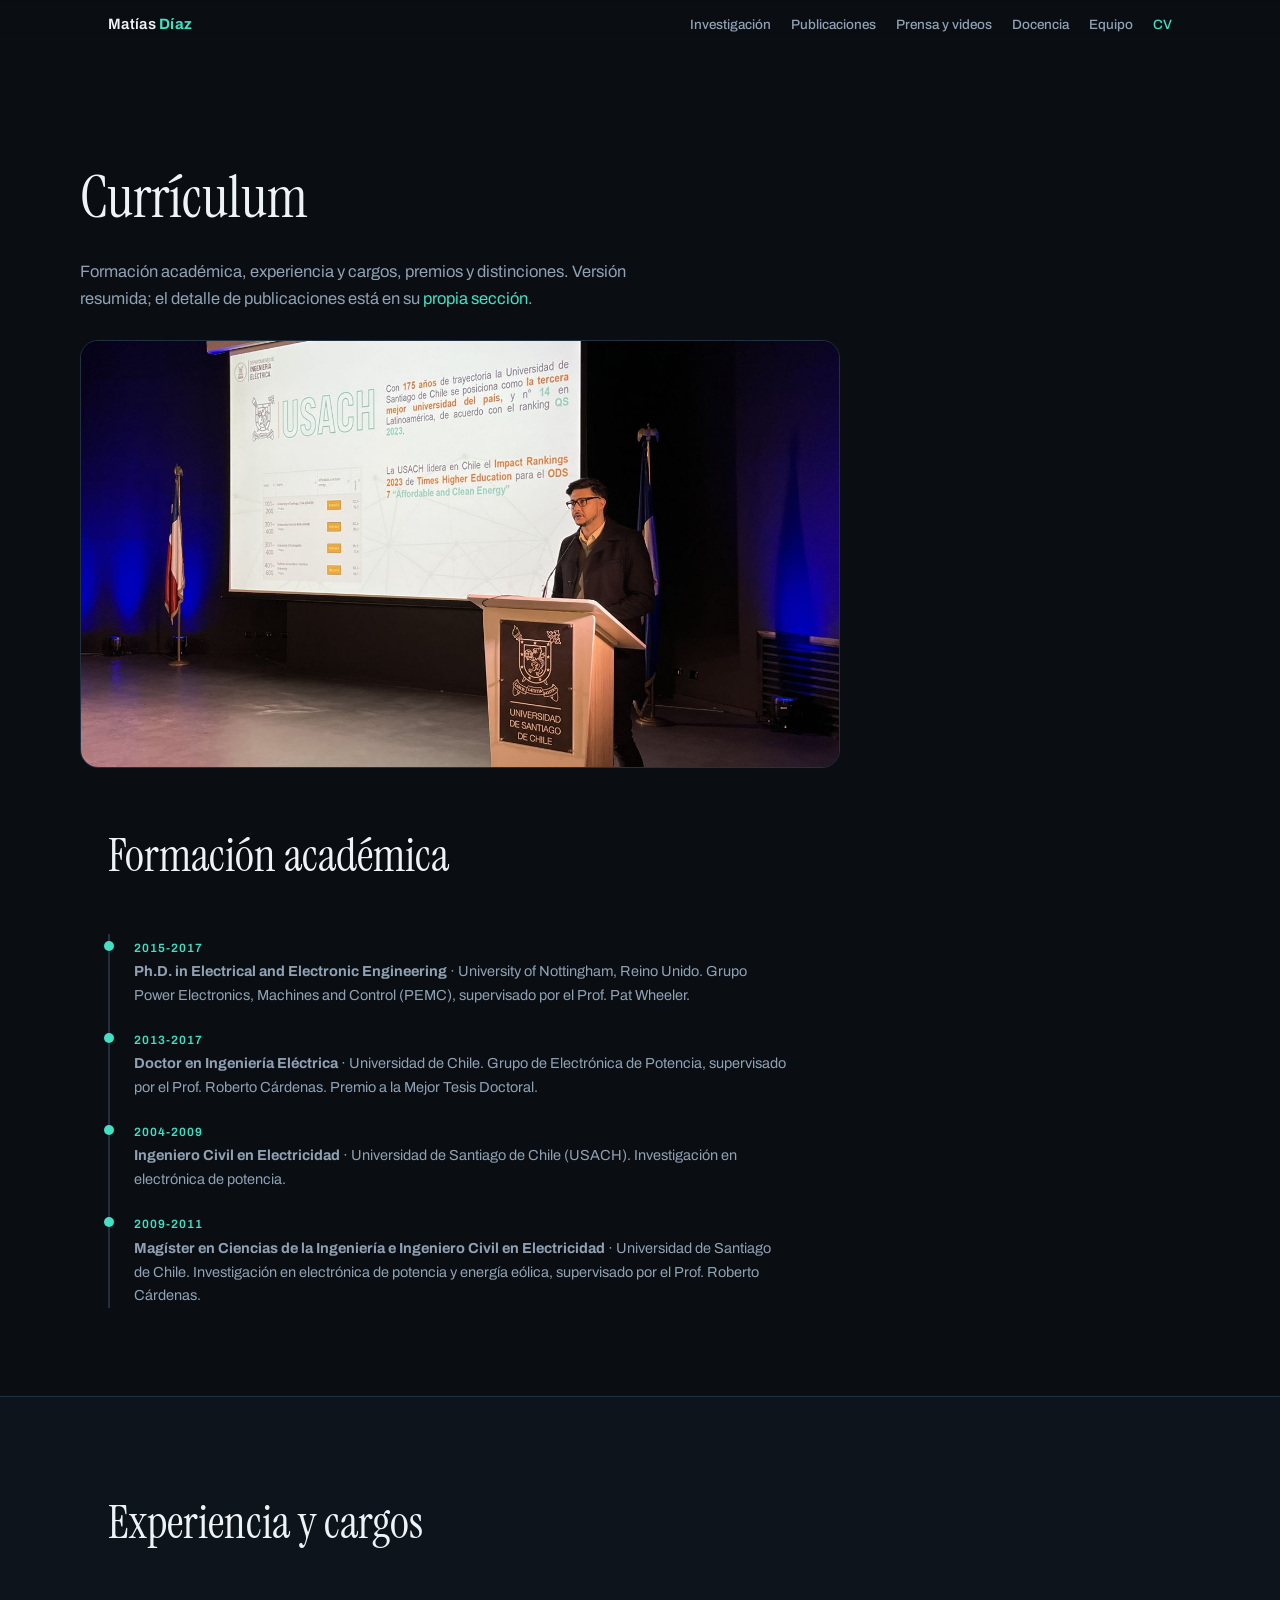
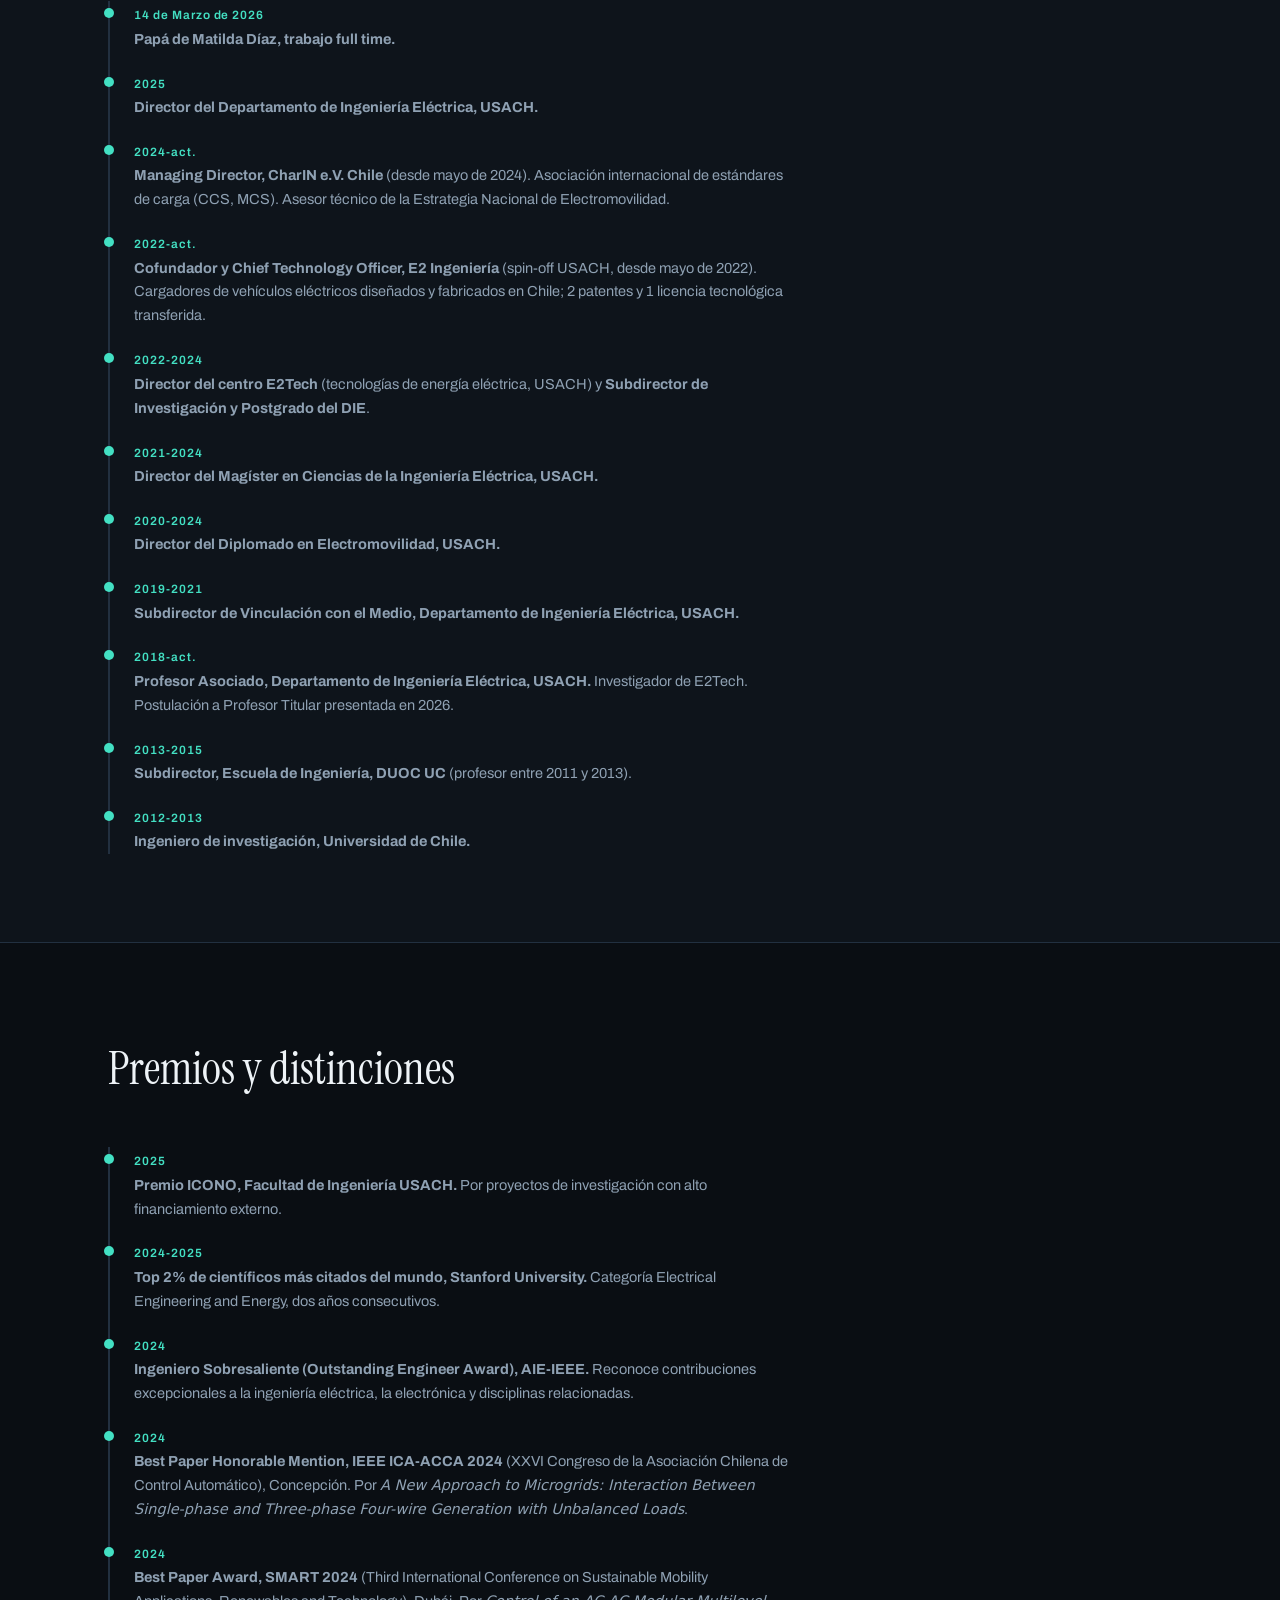
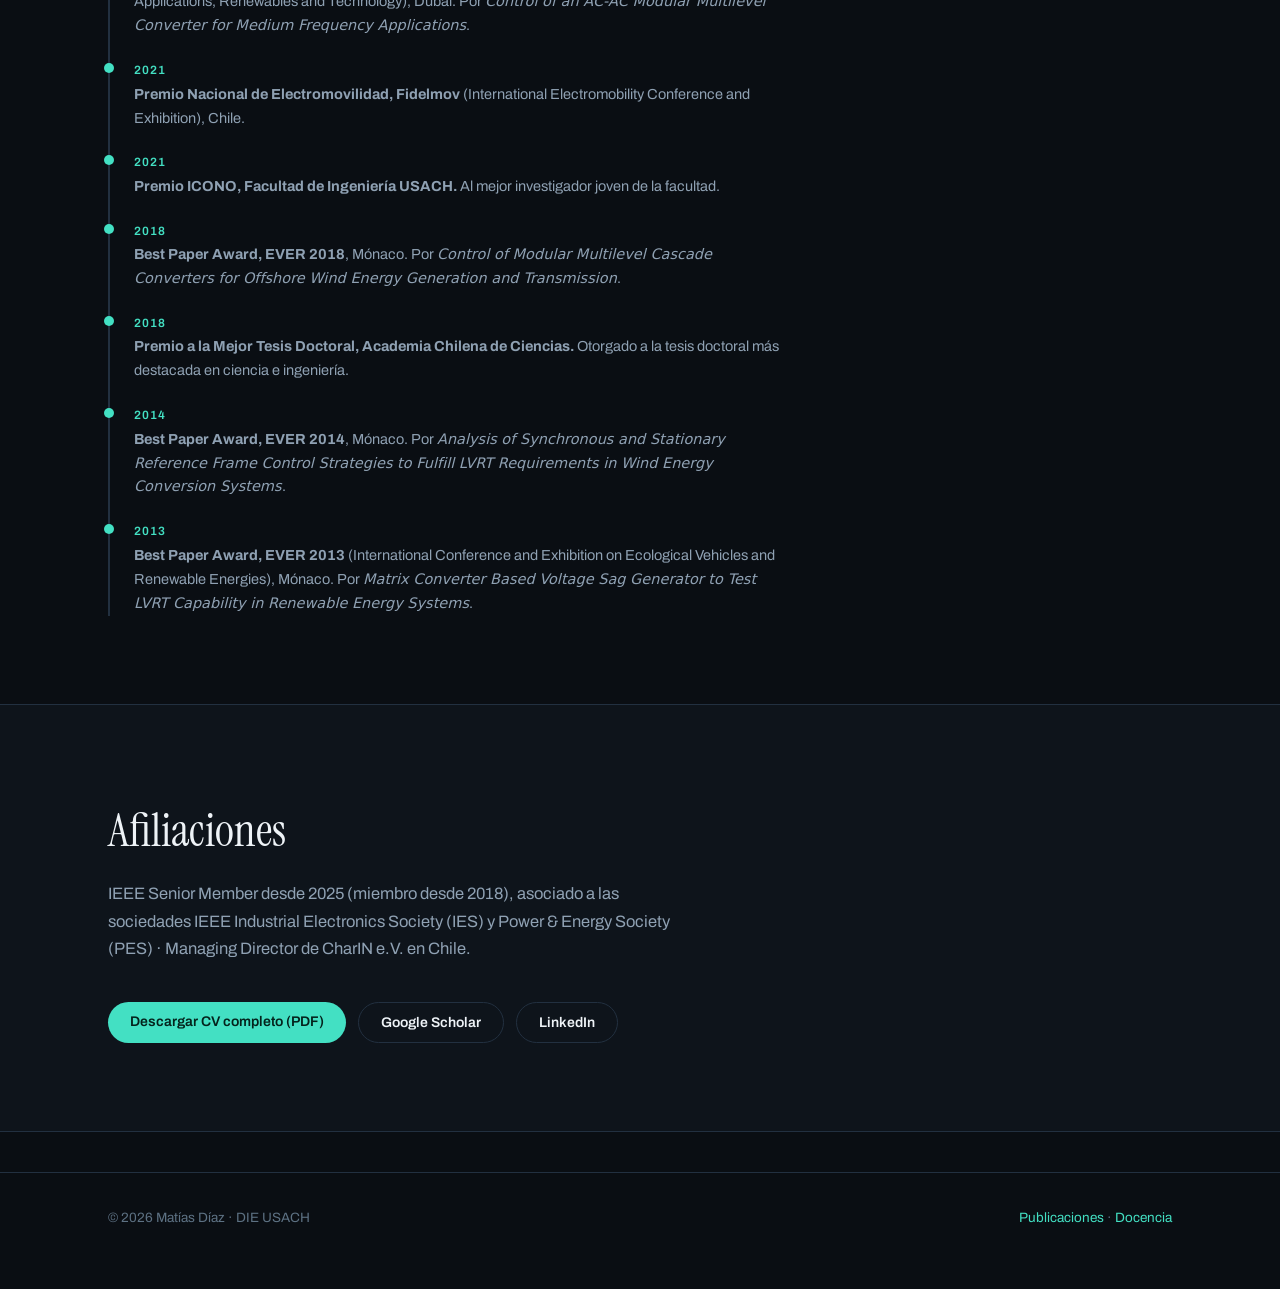
==== commit 89d128ca: "Fotos reales en portada y CV: líneas de investigación, En terreno y retrato" ====
--- a/cv.html
+++ b/cv.html
@@ -22,6 +22,7 @@
 <header class="pagehead wrap">
   <h1>Currículum</h1>
   <p>Formación académica, experiencia y cargos, premios y distinciones. Versión resumida; el detalle de publicaciones está en su <a href="publicaciones.html">propia sección</a>.</p>
+  <img class="headfoto" src="assets/fotos/matias-diaz-charla.jpg" alt="Matías Díaz exponiendo en la Universidad de Santiago de Chile" width="1400" height="1050" loading="lazy">
 </header>
 
 <section style="padding-top:40px"><div class="wrap">
--- a/assets/site.css
+++ b/assets/site.css
@@ -129,3 +129,11 @@
 .reveal.in{opacity:1;transform:none;transition:opacity .6s ease,transform .6s ease}
 @media (prefers-reduced-motion:reduce){.reveal{opacity:1;transform:none}html{scroll-behavior:auto}}
 a:focus-visible{outline:2px solid var(--volt);outline-offset:3px}
+.vcard.res .txt{padding-top:44px;background:linear-gradient(transparent,rgba(6,10,14,.93) 34%)}
+.img.foto{background-size:cover;background-repeat:no-repeat;background-position:center}
+.img.foto::after{display:none}
+.story .photo{min-height:340px}
+.herobody{display:grid;grid-template-columns:minmax(0,1fr) minmax(220px,320px);gap:56px;align-items:center}
+.retrato{width:100%;height:auto;border-radius:18px;border:1px solid var(--line);display:block}
+.headfoto{display:block;width:100%;max-width:760px;height:auto;aspect-ratio:16/9;object-fit:cover;object-position:center 60%;border-radius:18px;border:1px solid var(--line);margin-top:28px}
+@media(max-width:820px){.herobody{grid-template-columns:1fr;gap:8px}.retrato{order:-1;max-width:190px;margin-top:20px}}
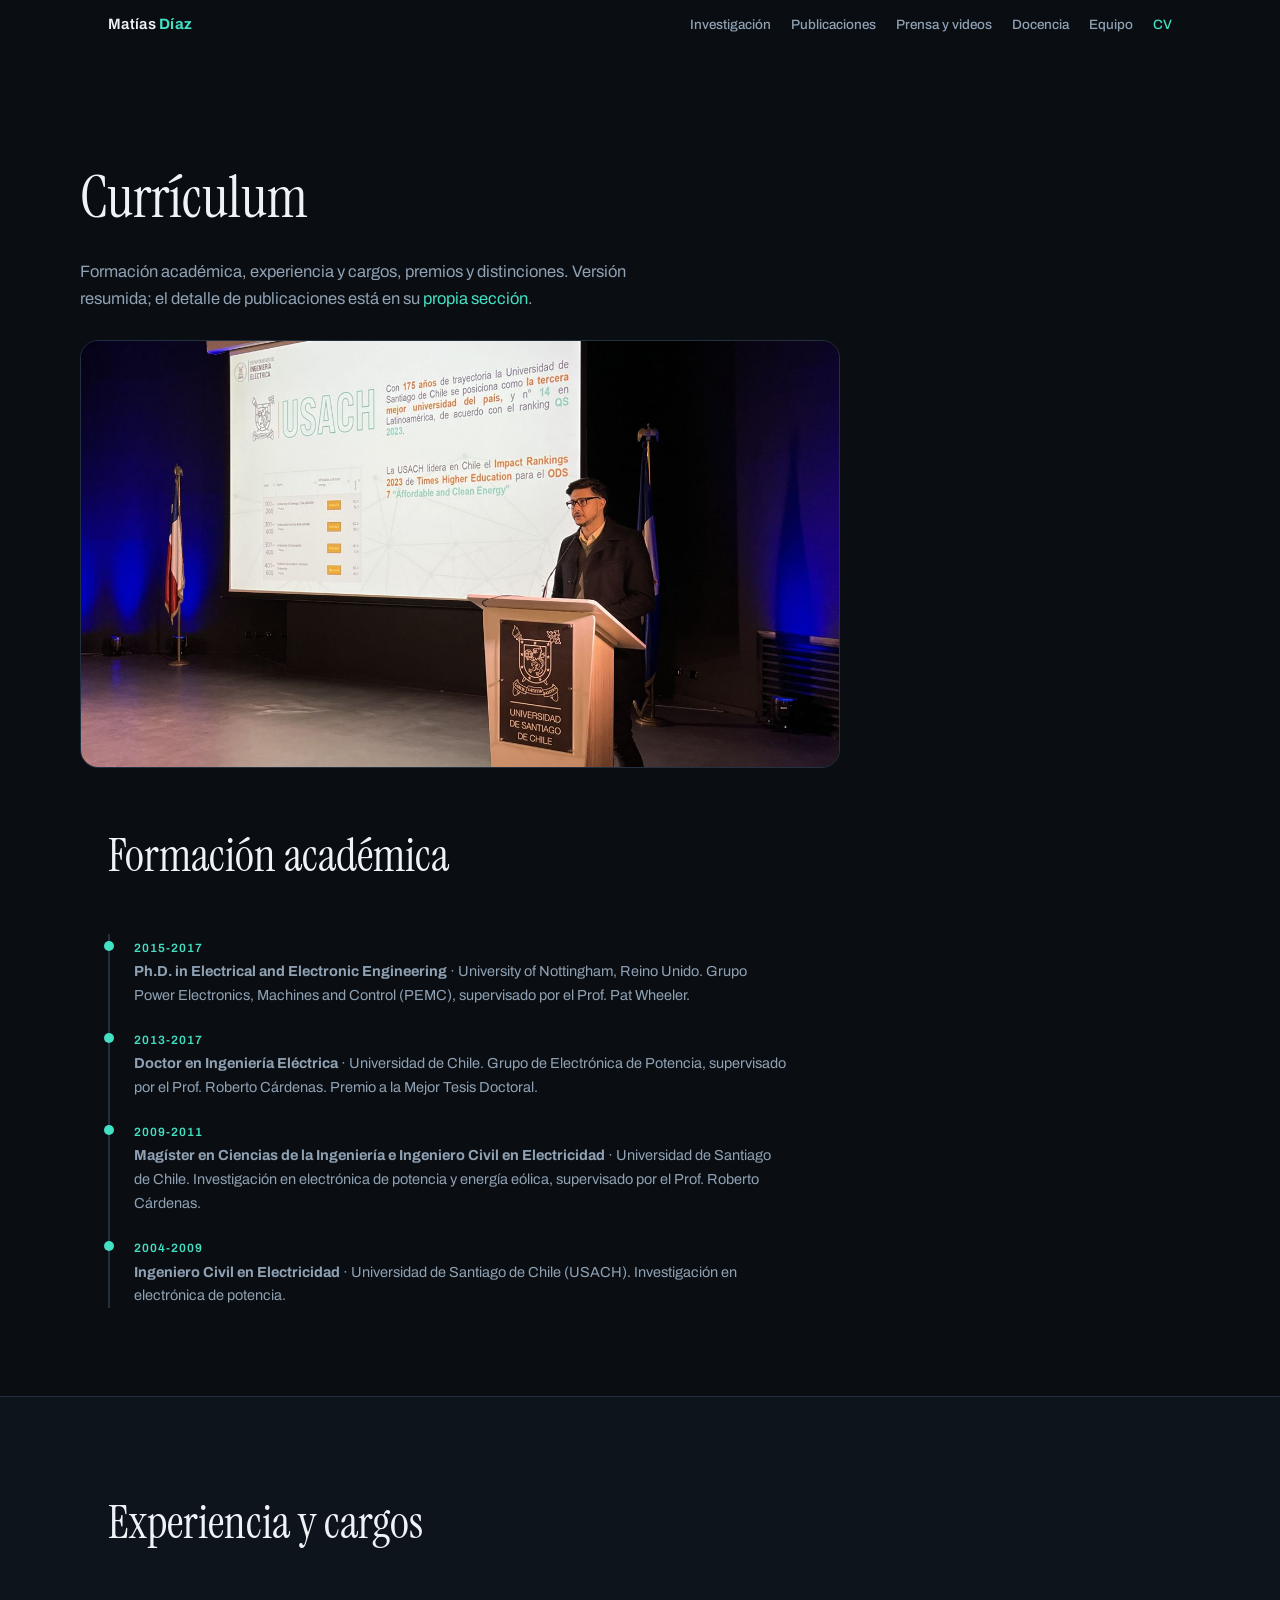
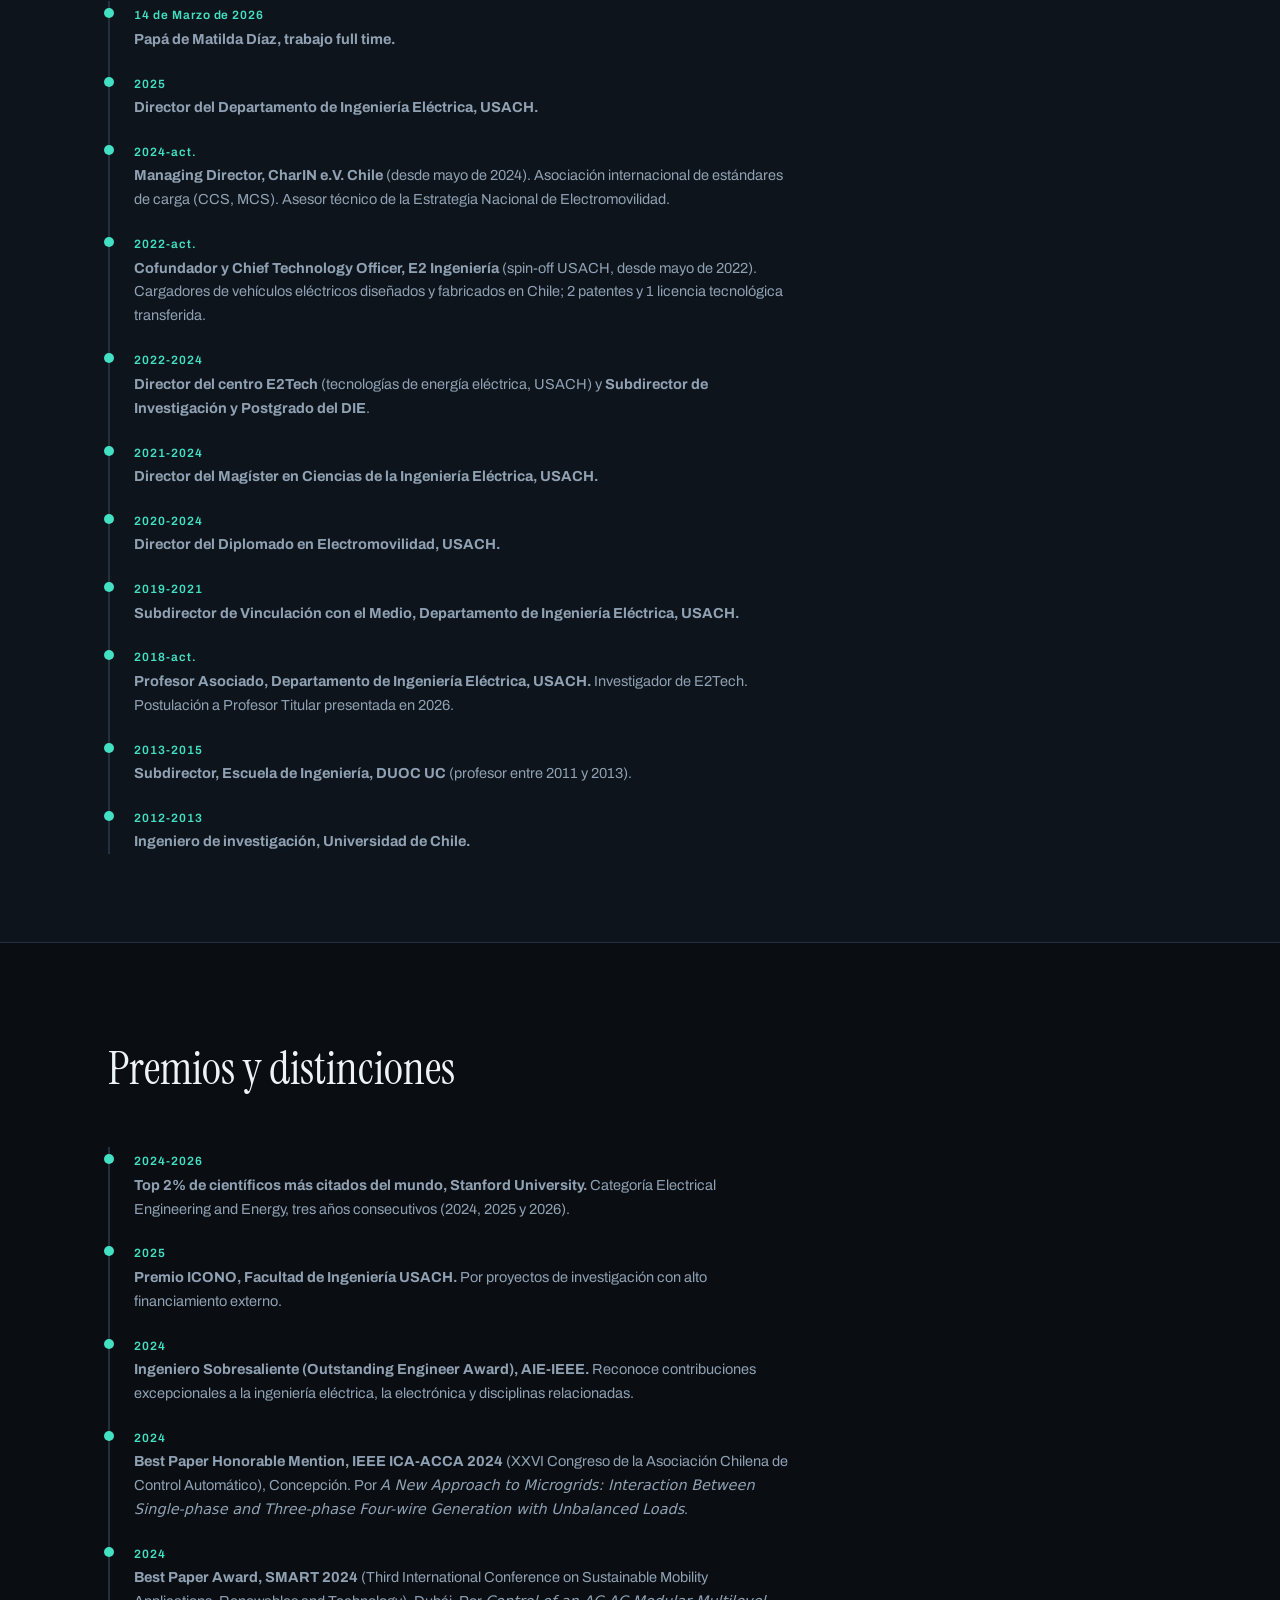
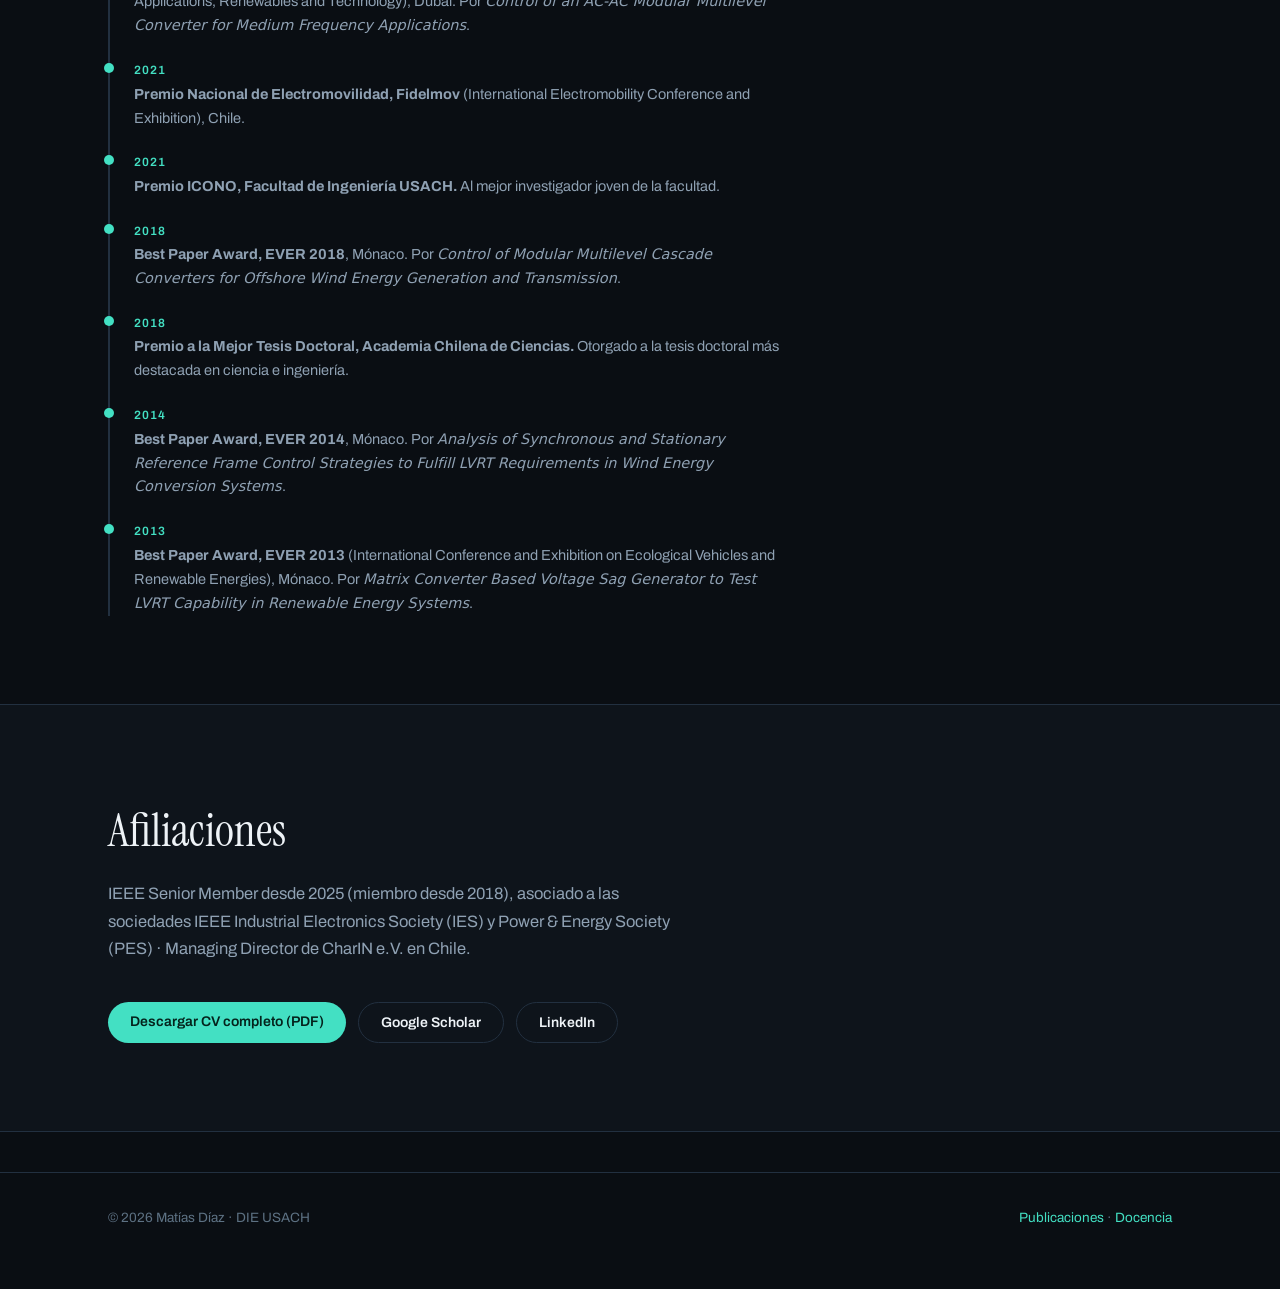
==== commit 9f9dbecd: "Trayectoria con estructura del CV, Top 2% 2024-2026 y formación en orden cronológico inverso" ====
--- a/cv.html
+++ b/cv.html
@@ -30,8 +30,8 @@
   <div class="tl reveal">
     <div><time>2015-2017</time><p><b>Ph.D. in Electrical and Electronic Engineering</b> · University of Nottingham, Reino Unido. Grupo Power Electronics, Machines and Control (PEMC), supervisado por el Prof. Pat Wheeler.</p></div>
     <div><time>2013-2017</time><p><b>Doctor en Ingeniería Eléctrica</b> · Universidad de Chile. Grupo de Electrónica de Potencia, supervisado por el Prof. Roberto Cárdenas. Premio a la Mejor Tesis Doctoral.</p></div>
+    <div><time>2009-2011</time><p><b>Magíster en Ciencias de la Ingeniería e Ingeniero Civil en Electricidad</b> · Universidad de Santiago de Chile. Investigación en electrónica de potencia y energía eólica, supervisado por el Prof. Roberto Cárdenas.</p></div>
     <div><time>2004-2009</time><p><b>Ingeniero Civil en Electricidad</b> · Universidad de Santiago de Chile (USACH). Investigación en electrónica de potencia.</p></div>
-    <div><time>2009-2011</time><p><b>Magíster en Ciencias de la Ingeniería e Ingeniero Civil en Electricidad</b> · Universidad de Santiago de Chile. Investigación en electrónica de potencia y energía eólica, supervisado por el Prof. Roberto Cárdenas.</p></div>
   </div>
 </div></section>
 
@@ -55,8 +55,8 @@
 <section><div class="wrap">
   <div class="head reveal"><h2>Premios y distinciones</h2></div>
   <div class="tl reveal">
+    <div><time>2024-2026</time><p><b>Top 2% de científicos más citados del mundo, Stanford University.</b> Categoría Electrical Engineering and Energy, tres años consecutivos (2024, 2025 y 2026).</p></div>
     <div><time>2025</time><p><b>Premio ICONO, Facultad de Ingeniería USACH.</b> Por proyectos de investigación con alto financiamiento externo.</p></div>
-    <div><time>2024-2025</time><p><b>Top 2% de científicos más citados del mundo, Stanford University.</b> Categoría Electrical Engineering and Energy, dos años consecutivos.</p></div>
     <div><time>2024</time><p><b>Ingeniero Sobresaliente (Outstanding Engineer Award), AIE-IEEE.</b> Reconoce contribuciones excepcionales a la ingeniería eléctrica, la electrónica y disciplinas relacionadas.</p></div>
     <div><time>2024</time><p><b>Best Paper Honorable Mention, IEEE ICA-ACCA 2024</b> (XXVI Congreso de la Asociación Chilena de Control Automático), Concepción. Por <em>A New Approach to Microgrids: Interaction Between Single-phase and Three-phase Four-wire Generation with Unbalanced Loads</em>.</p></div>
     <div><time>2024</time><p><b>Best Paper Award, SMART 2024</b> (Third International Conference on Sustainable Mobility Applications, Renewables and Technology), Dubái. Por <em>Control of an AC-AC Modular Multilevel Converter for Medium Frequency Applications</em>.</p></div>
--- a/assets/site.css
+++ b/assets/site.css
@@ -137,3 +137,6 @@
 .retrato{width:100%;height:auto;border-radius:18px;border:1px solid var(--line);display:block}
 .headfoto{display:block;width:100%;max-width:760px;height:auto;aspect-ratio:16/9;object-fit:cover;object-position:center 60%;border-radius:18px;border:1px solid var(--line);margin-top:28px}
 @media(max-width:820px){.herobody{grid-template-columns:1fr;gap:8px}.retrato{order:-1;max-width:190px;margin-top:20px}}
+.tray{display:grid;grid-template-columns:repeat(auto-fit,minmax(290px,1fr));gap:44px;align-items:start}
+.tray h3{font:400 26px/1.15 "Instrument Serif",serif;margin-bottom:20px}
+.tray .tl{gap:14px;padding-left:20px}
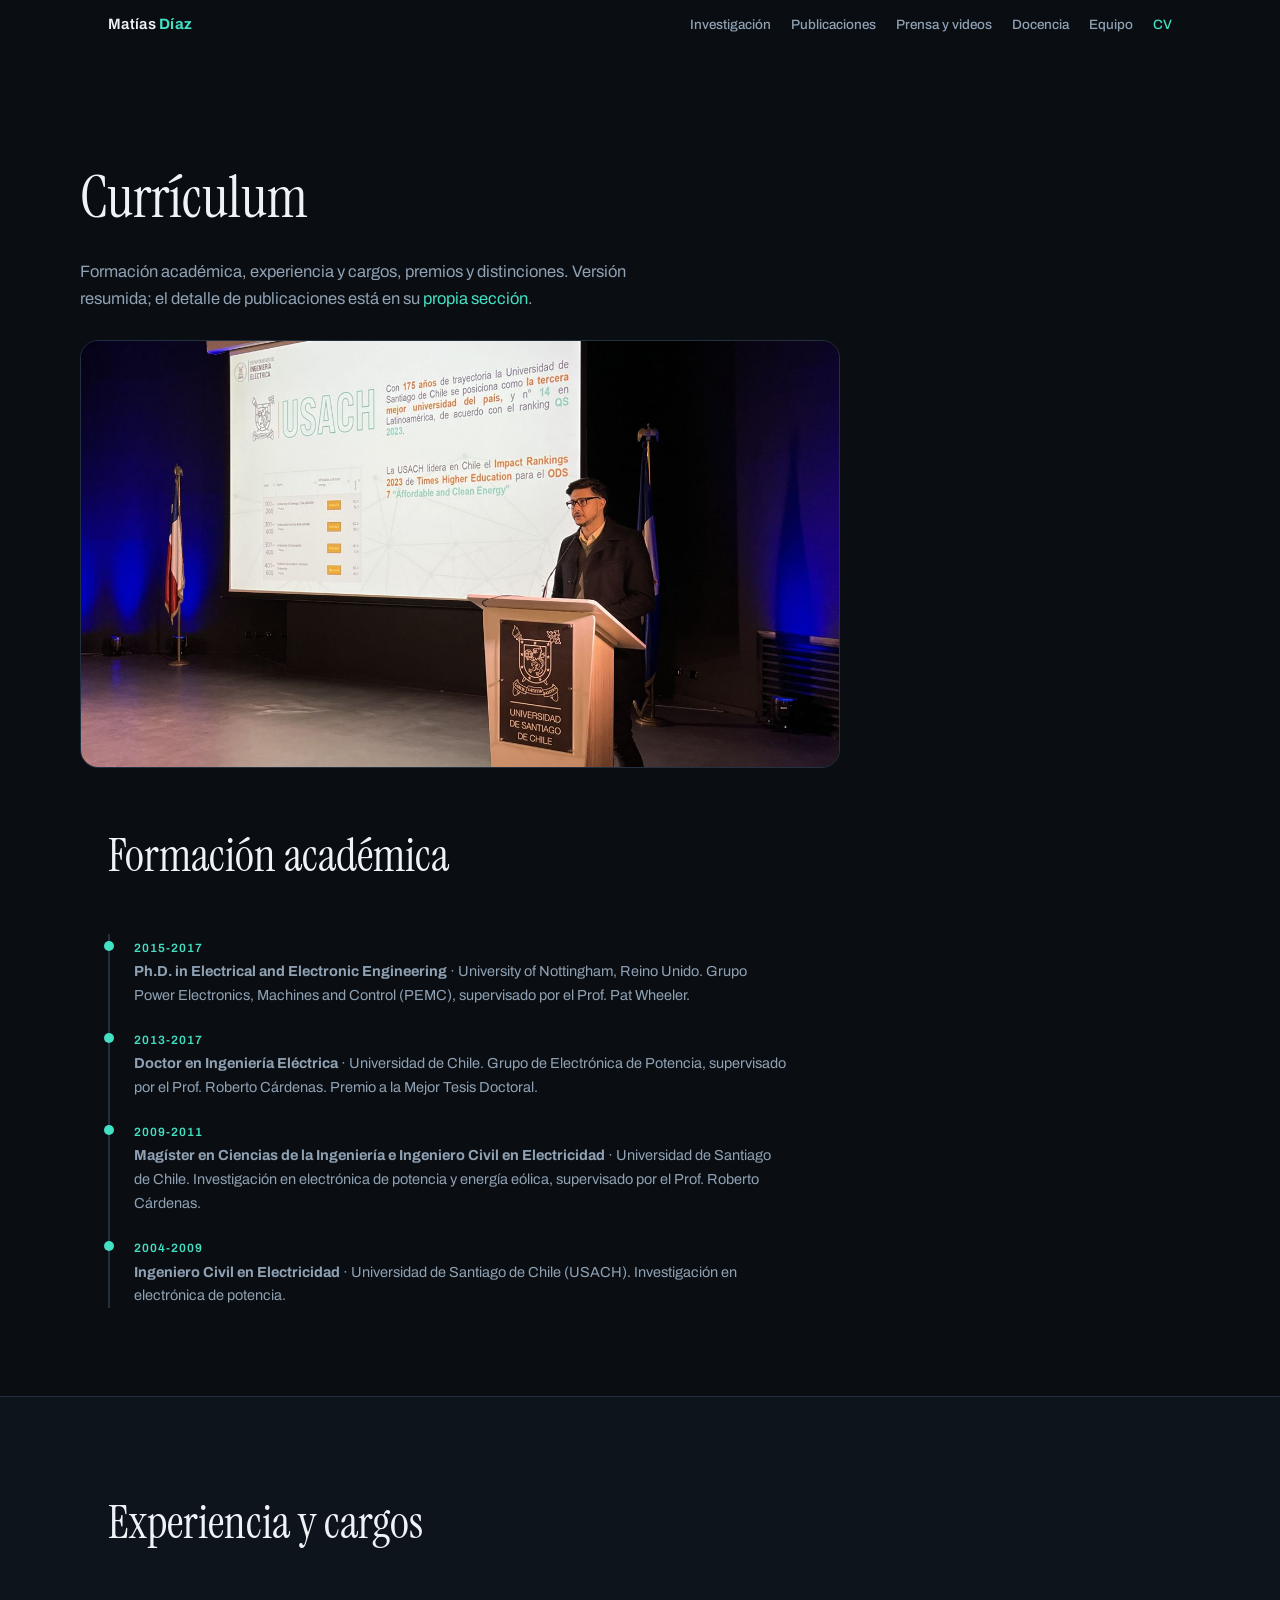
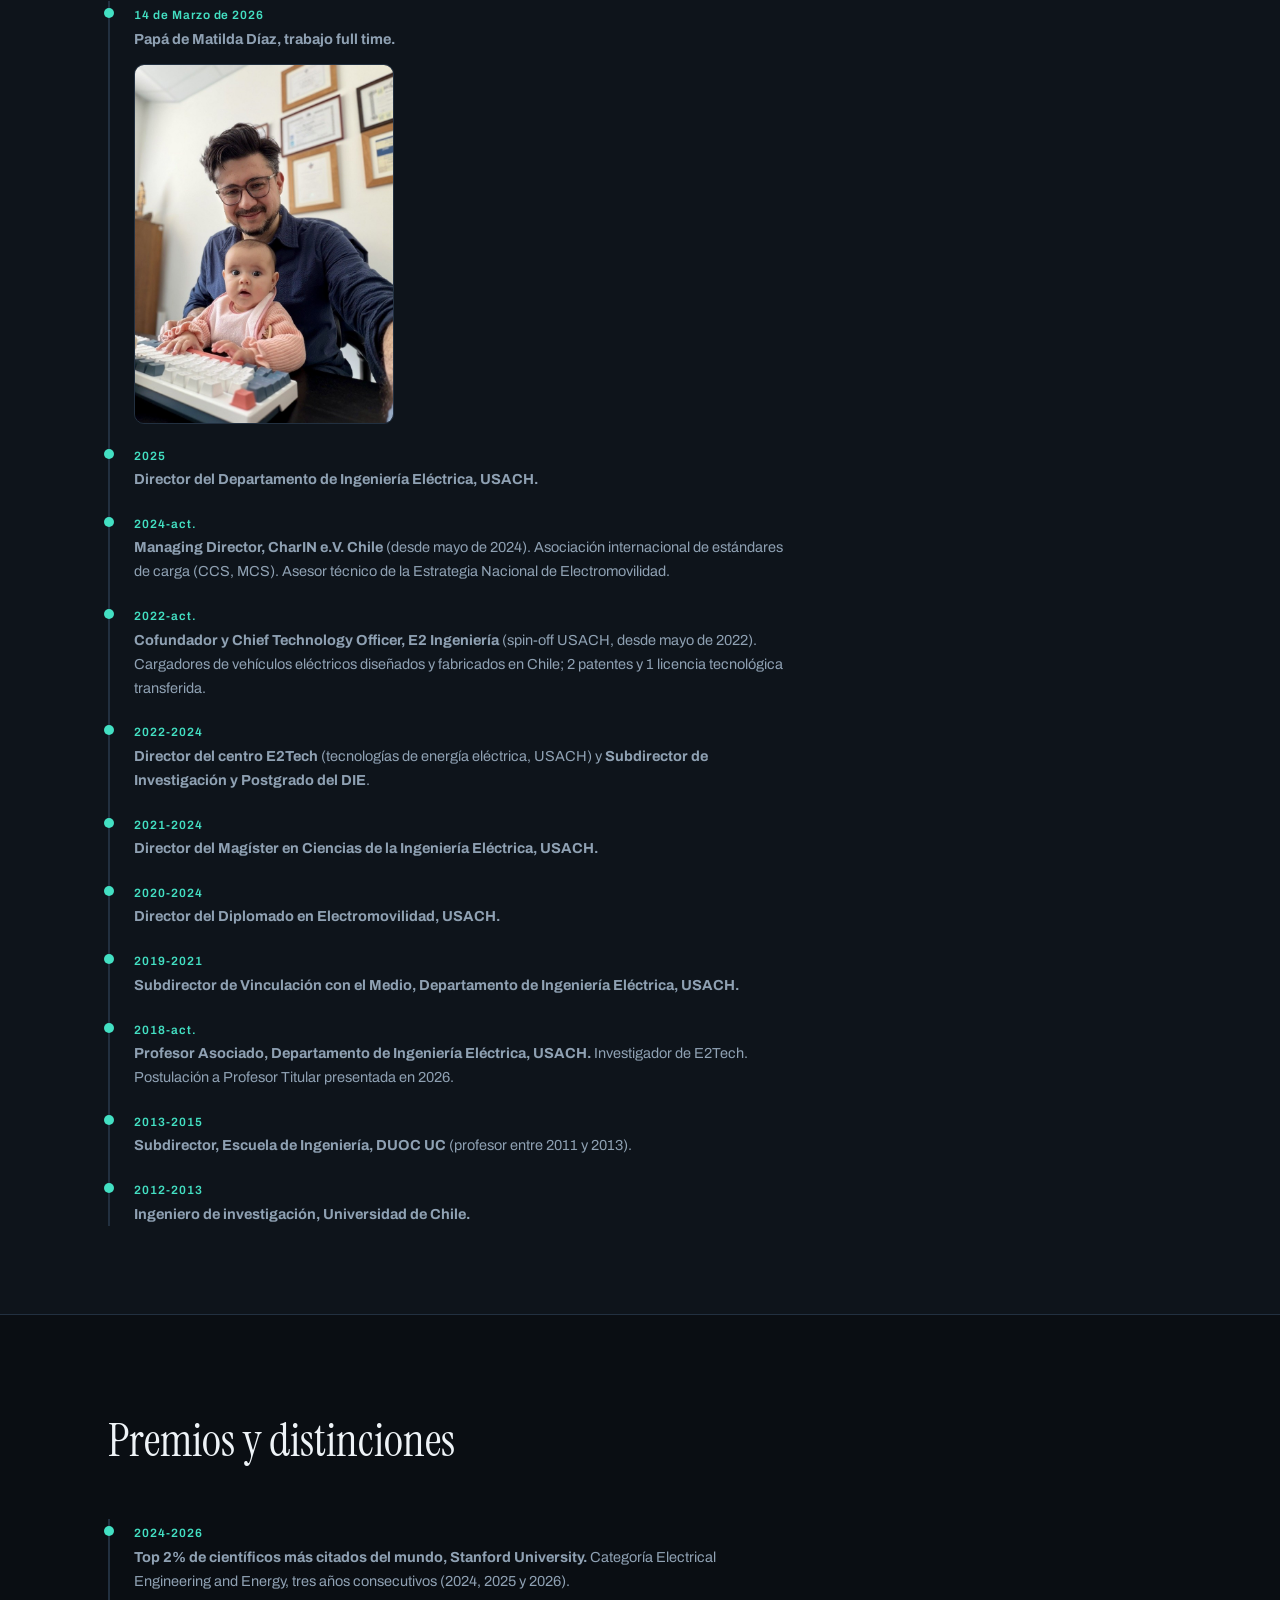
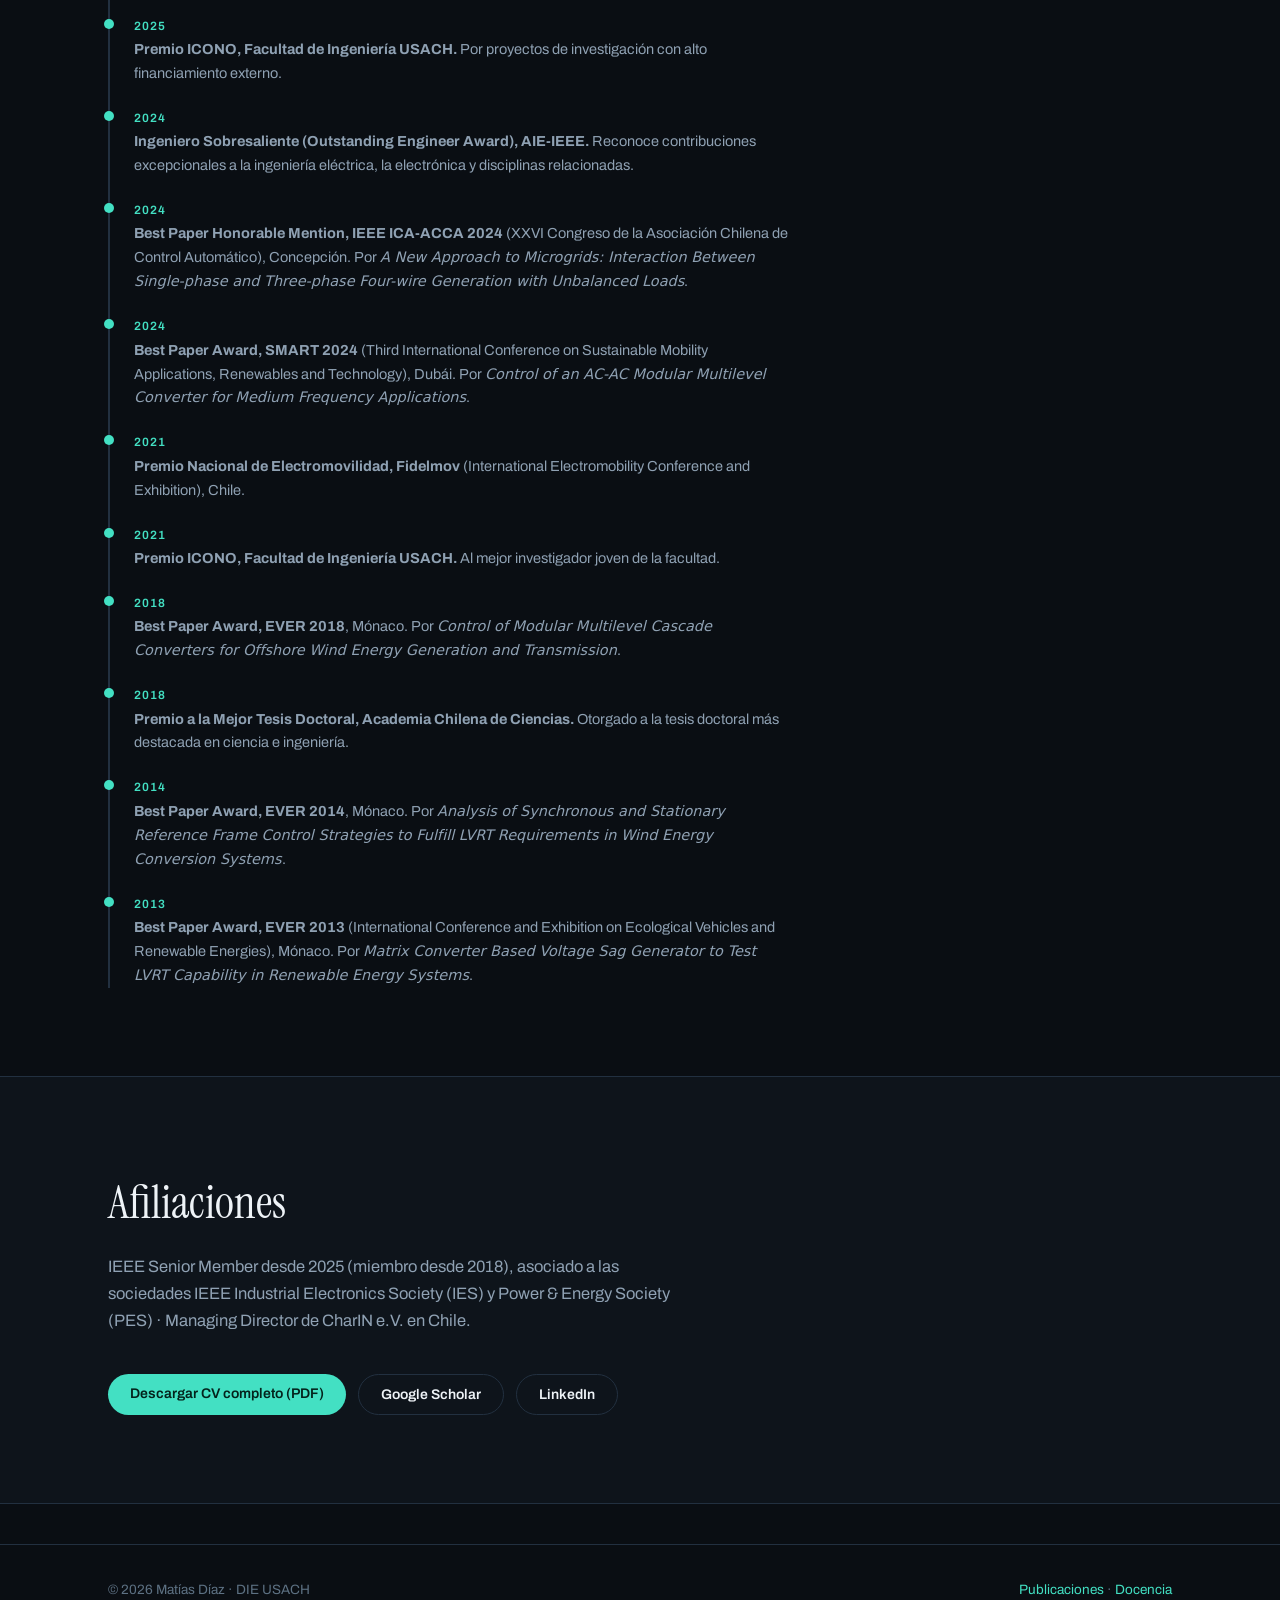
==== commit 5b0bc1fe: "Trayectoria y CV: foto con Matilda en Experiencia y cargos Co-Authored-By: Claude Fable 5.2 <noreply" ====
--- a/cv.html
+++ b/cv.html
@@ -38,7 +38,7 @@
 <section class="alt"><div class="wrap">
   <div class="head reveal"><h2>Experiencia y cargos</h2></div>
   <div class="tl reveal">
-    <div><time>14 de Marzo de 2026</time><p><b>Papá de Matilda Díaz, trabajo full time.</b></p></div>
+    <div><time>14 de Marzo de 2026</time><p><b>Papá de Matilda Díaz, trabajo full time.</b></p><img class="tlfoto" src="assets/fotos/matias-matilda.jpg" alt="Matías Díaz con su hija Matilda en su oficina" width="752" height="1044" loading="lazy"></div>
     <div><time>2025</time><p><b>Director del Departamento de Ingeniería Eléctrica, USACH.</b></p></div>
     <div><time>2024-act.</time><p><b>Managing Director, CharIN e.V. Chile</b> (desde mayo de 2024). Asociación internacional de estándares de carga (CCS, MCS). Asesor técnico de la Estrategia Nacional de Electromovilidad.</p></div>
     <div><time>2022-act.</time><p><b>Cofundador y Chief Technology Officer, E2 Ingeniería</b> (spin-off USACH, desde mayo de 2022). Cargadores de vehículos eléctricos diseñados y fabricados en Chile; 2 patentes y 1 licencia tecnológica transferida.</p></div>
--- a/assets/site.css
+++ b/assets/site.css
@@ -140,3 +140,4 @@
 .tray{display:grid;grid-template-columns:repeat(auto-fit,minmax(290px,1fr));gap:44px;align-items:start}
 .tray h3{font:400 26px/1.15 "Instrument Serif",serif;margin-bottom:20px}
 .tray .tl{gap:14px;padding-left:20px}
+.tl .tlfoto{display:block;margin-top:12px;width:100%;max-width:260px;height:auto;border-radius:10px;border:1px solid var(--line)}
